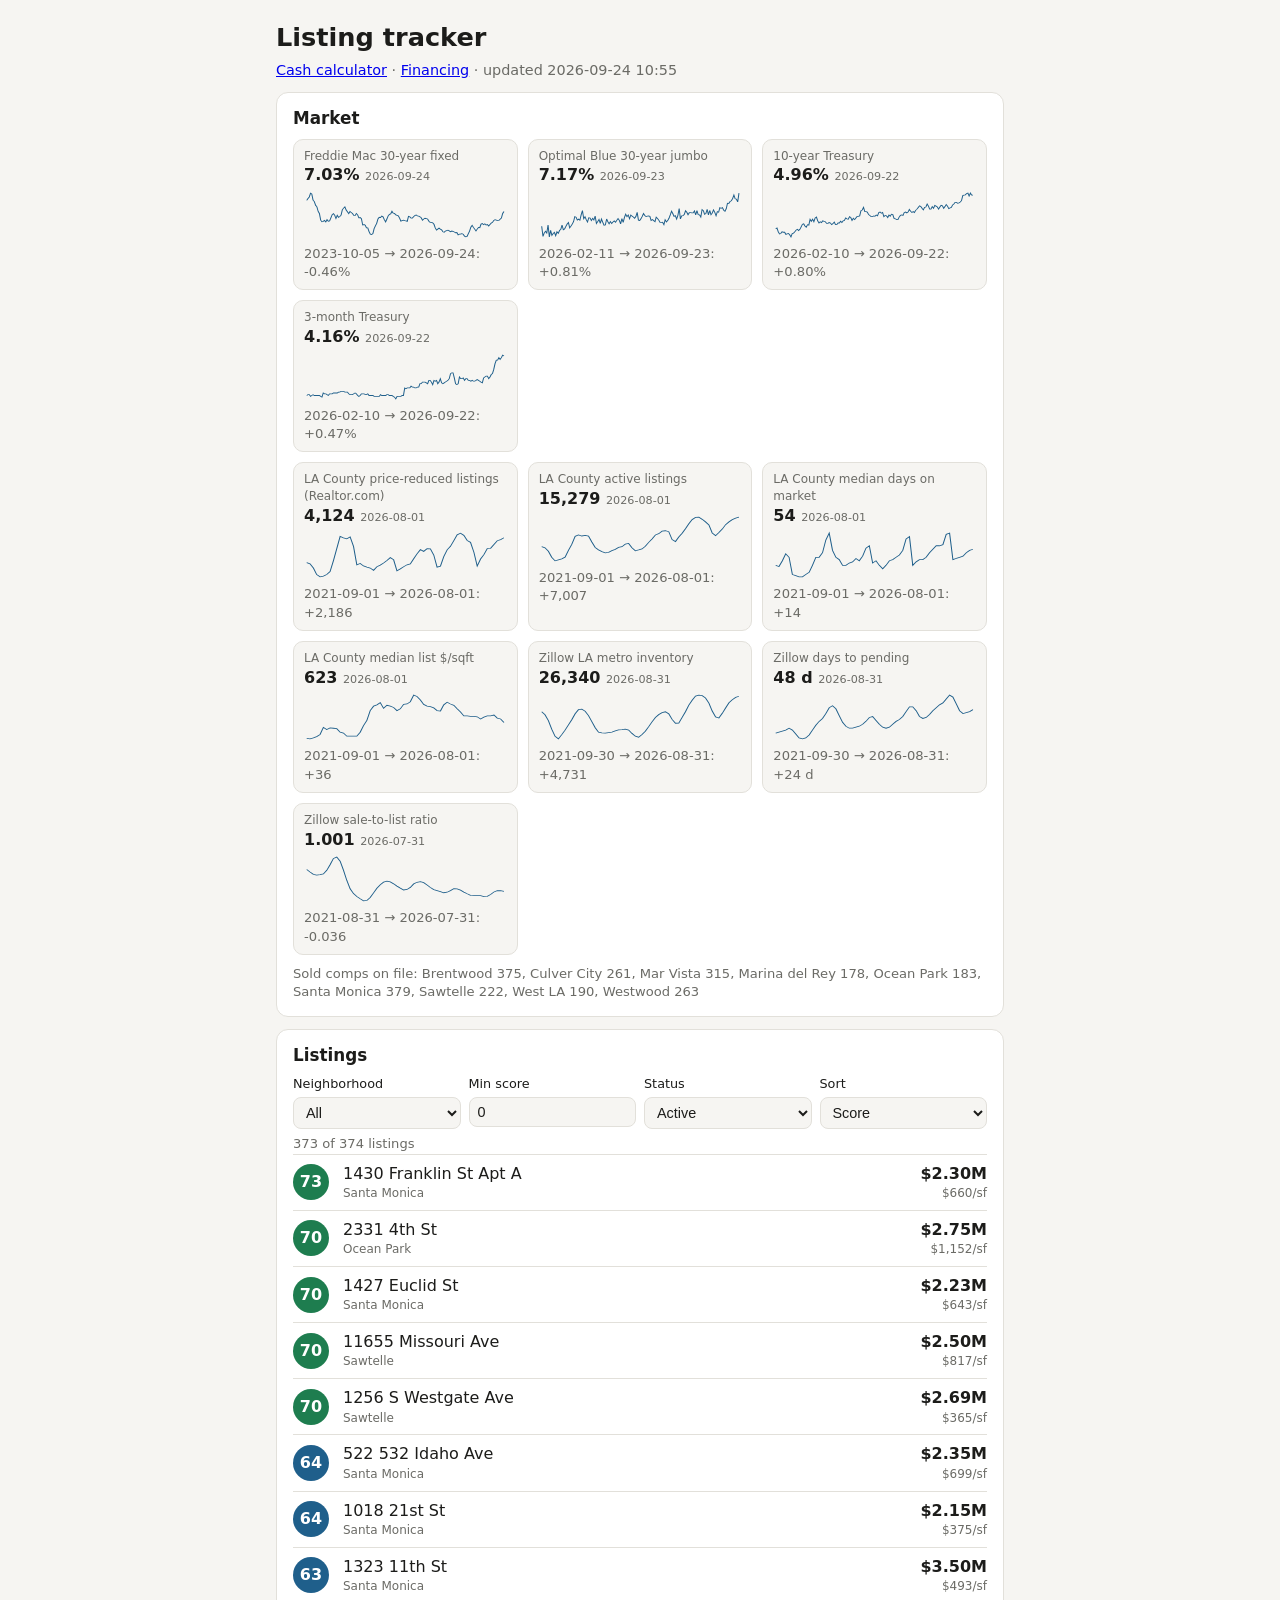
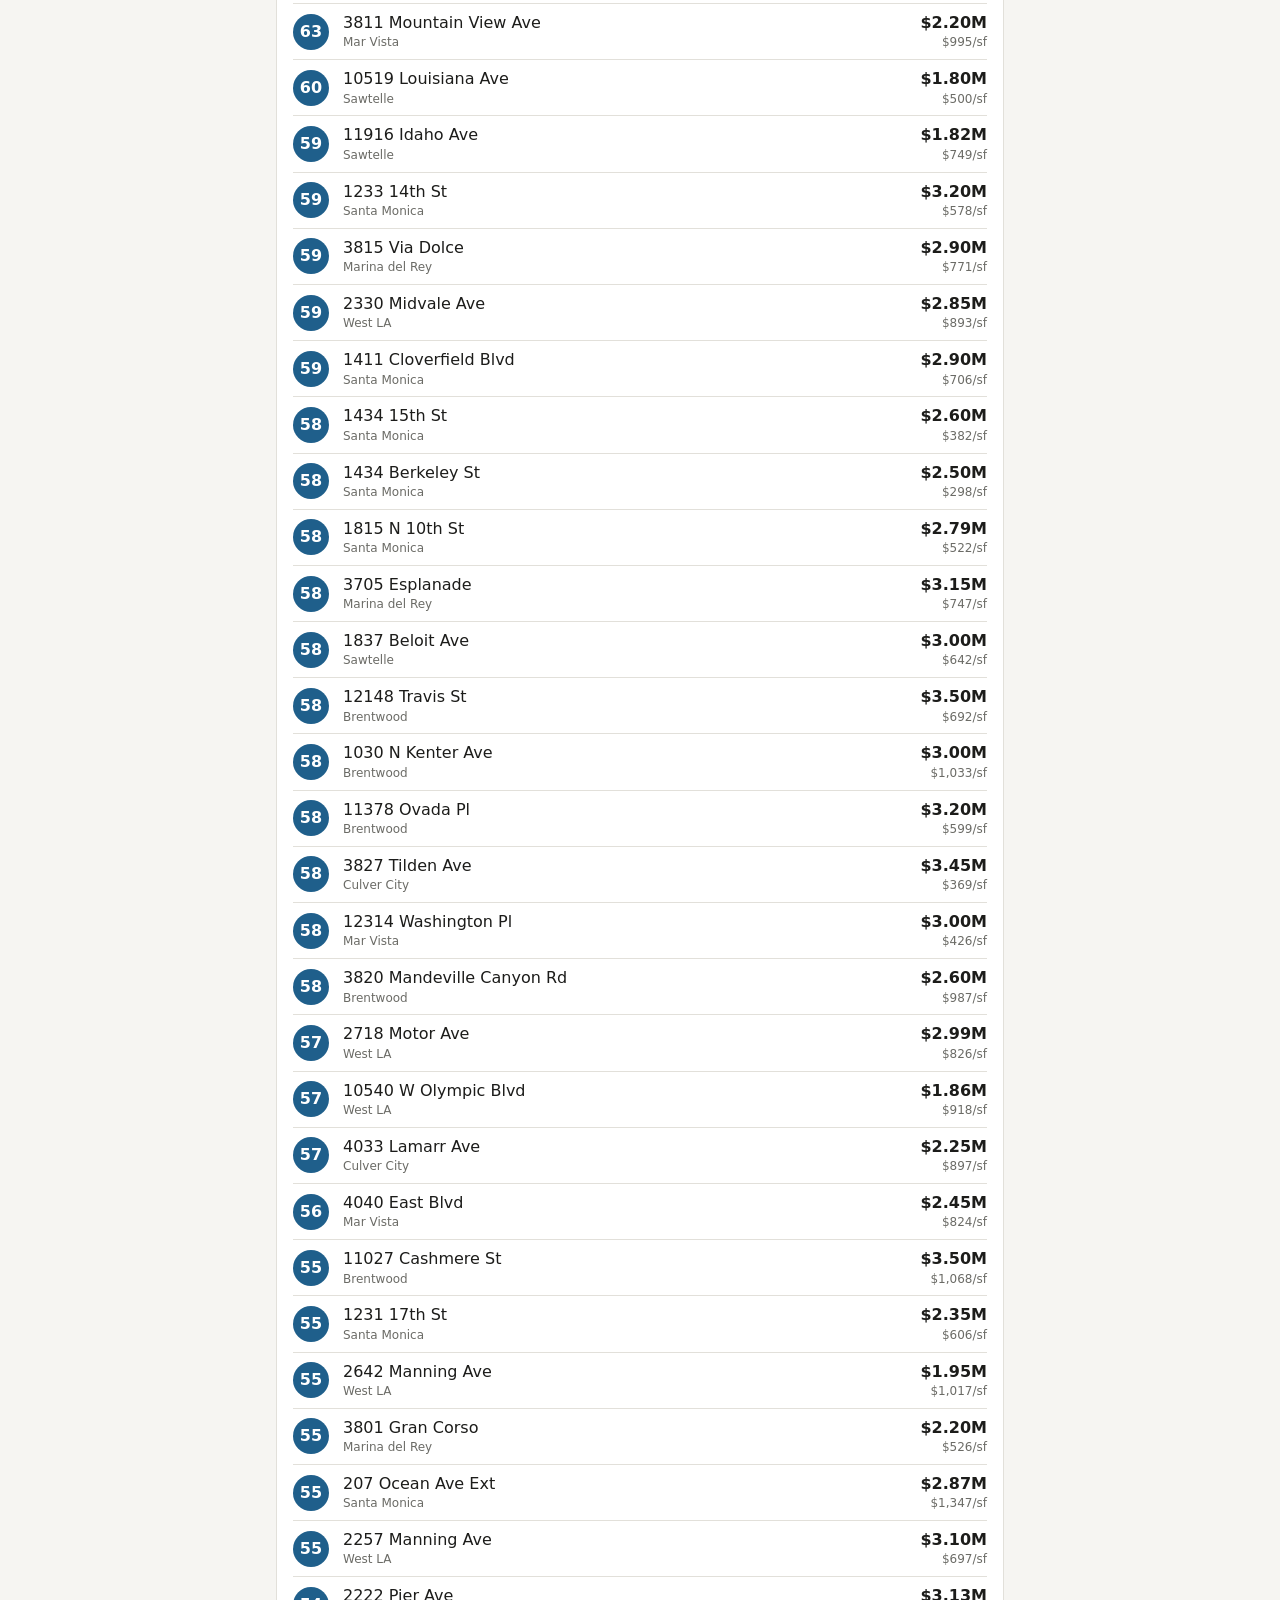
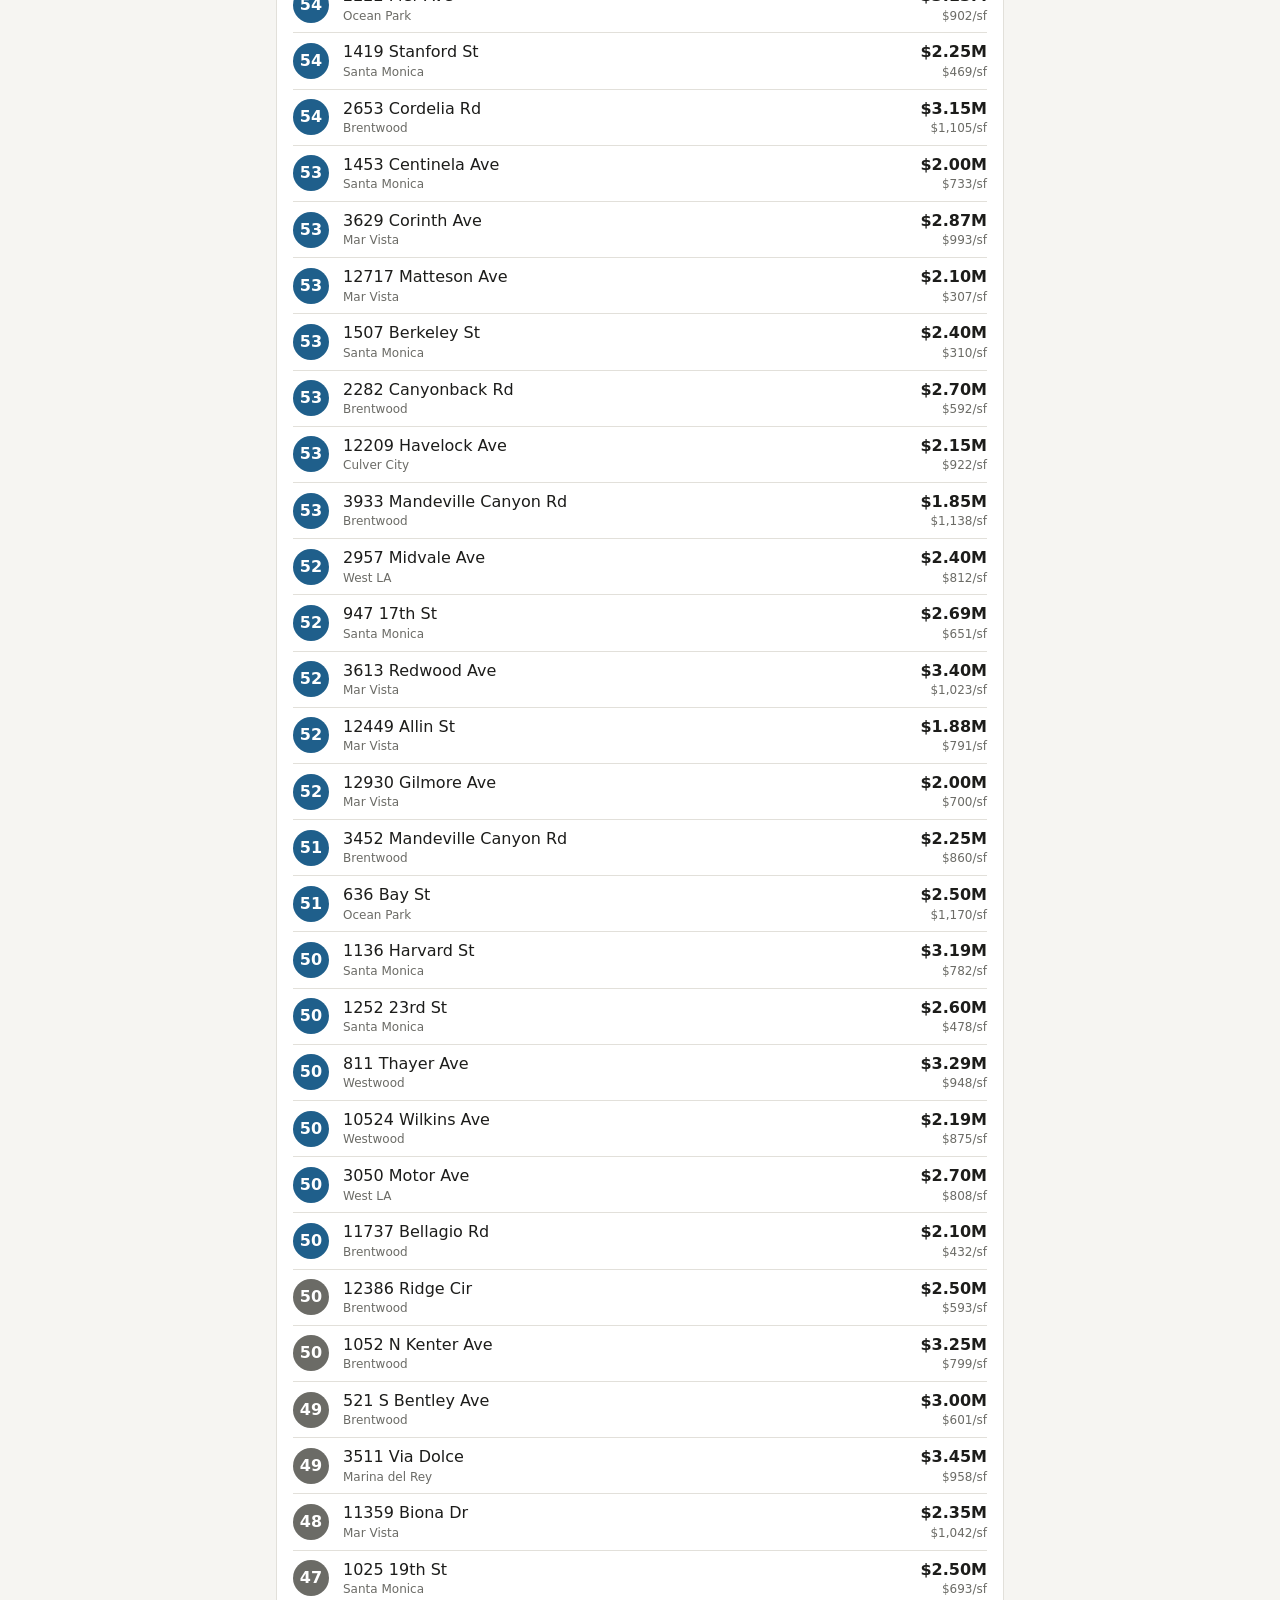
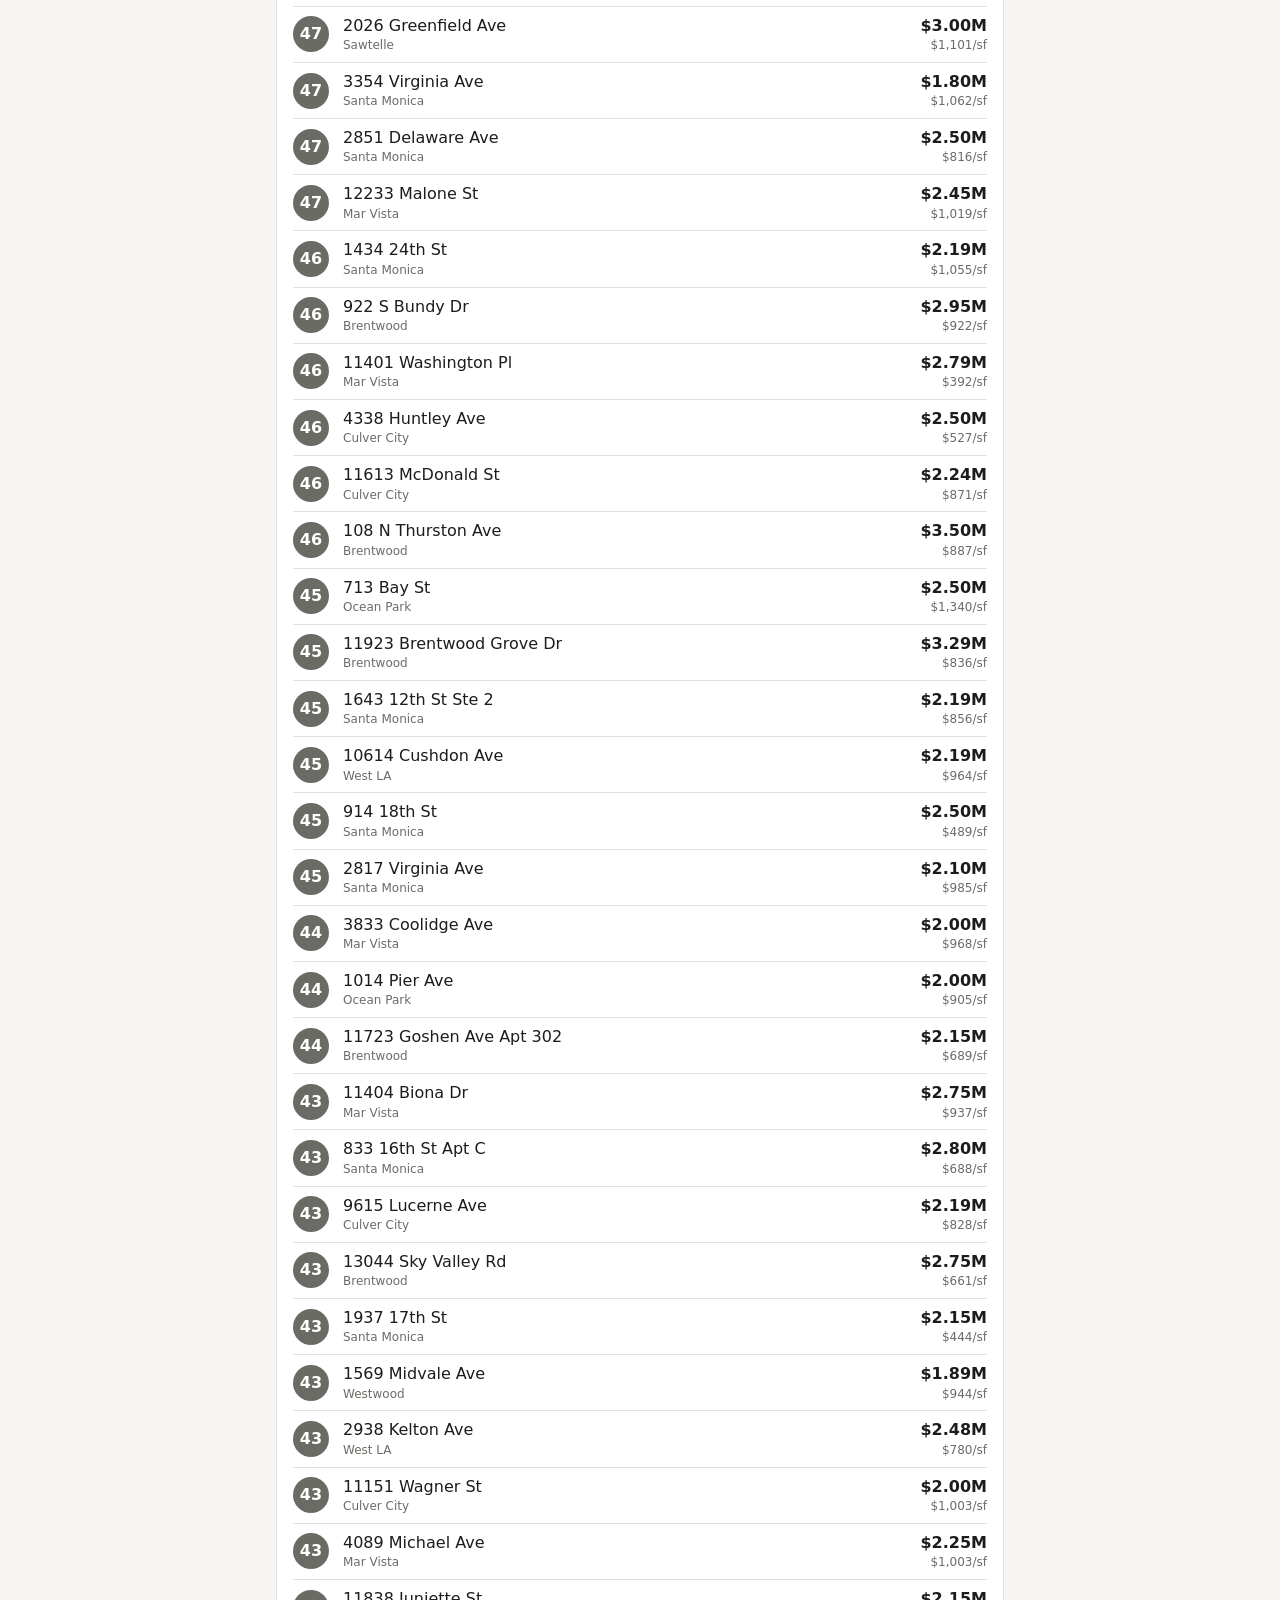
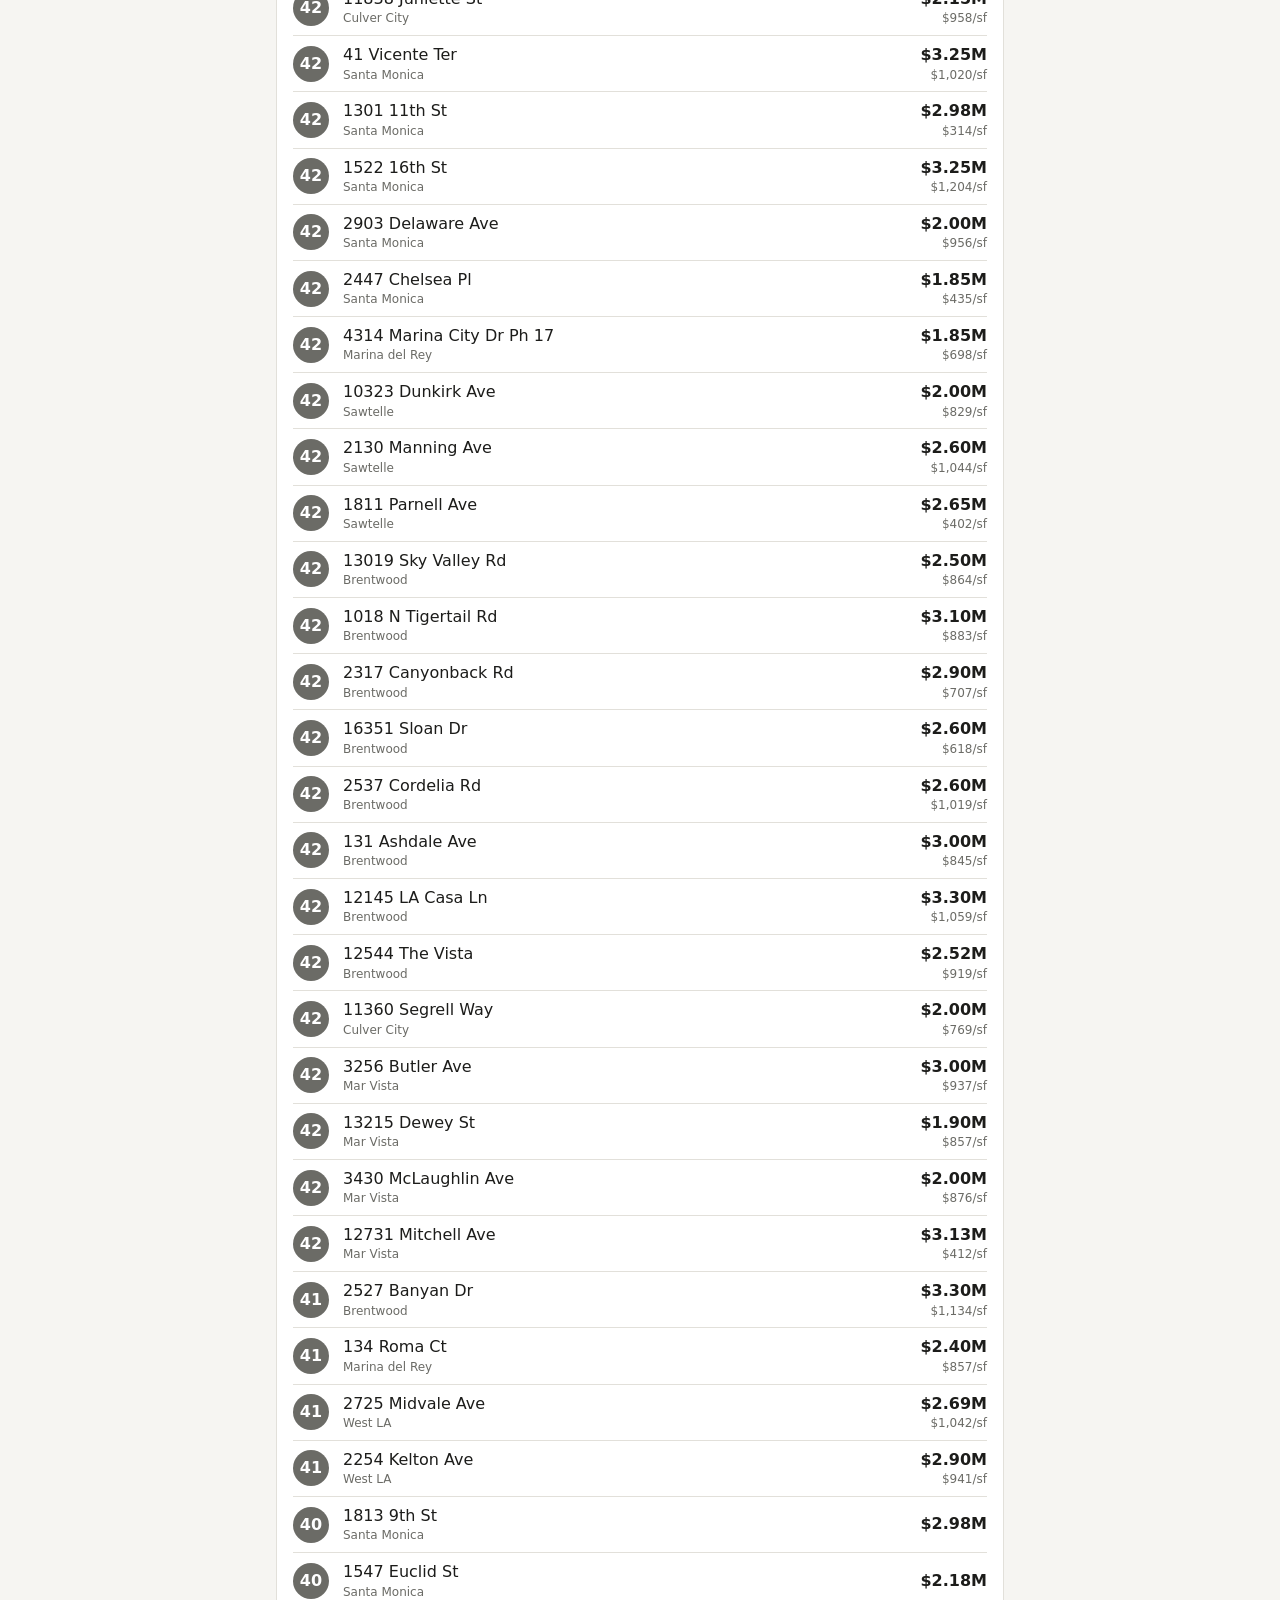
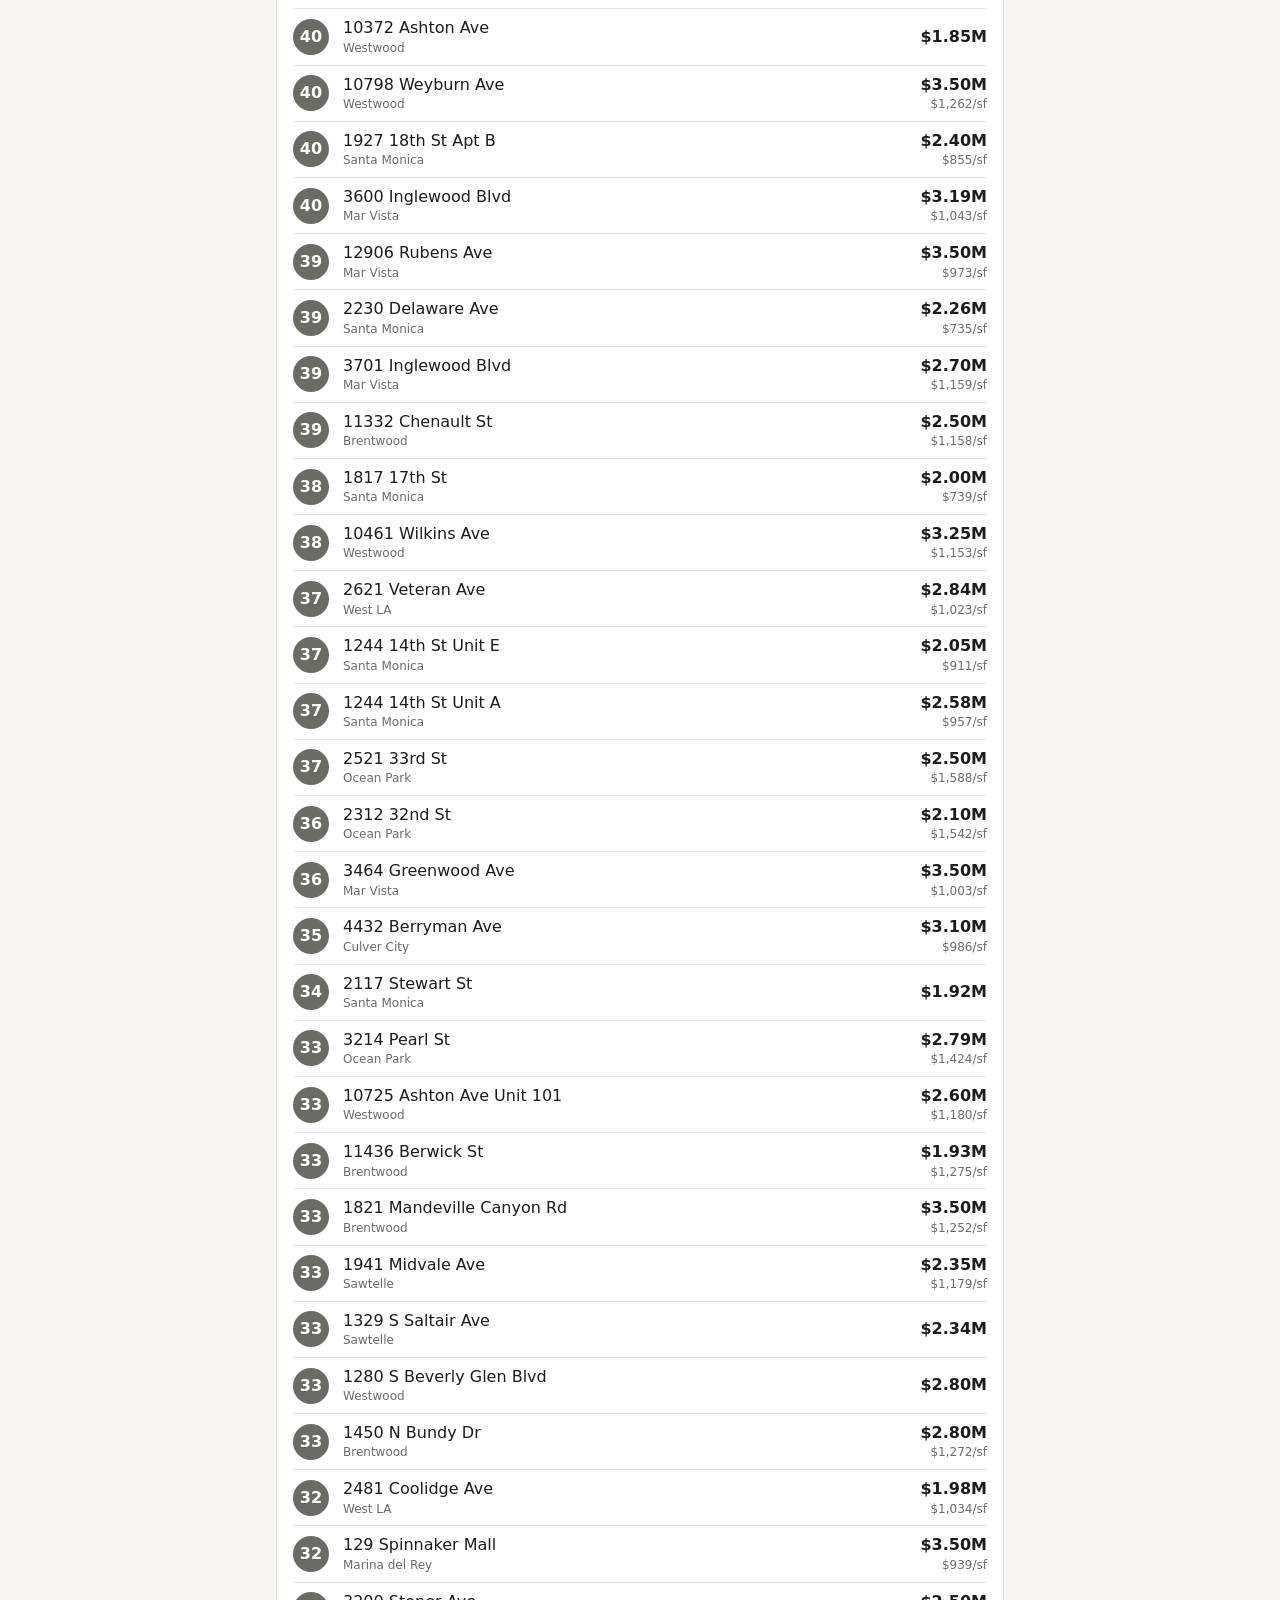
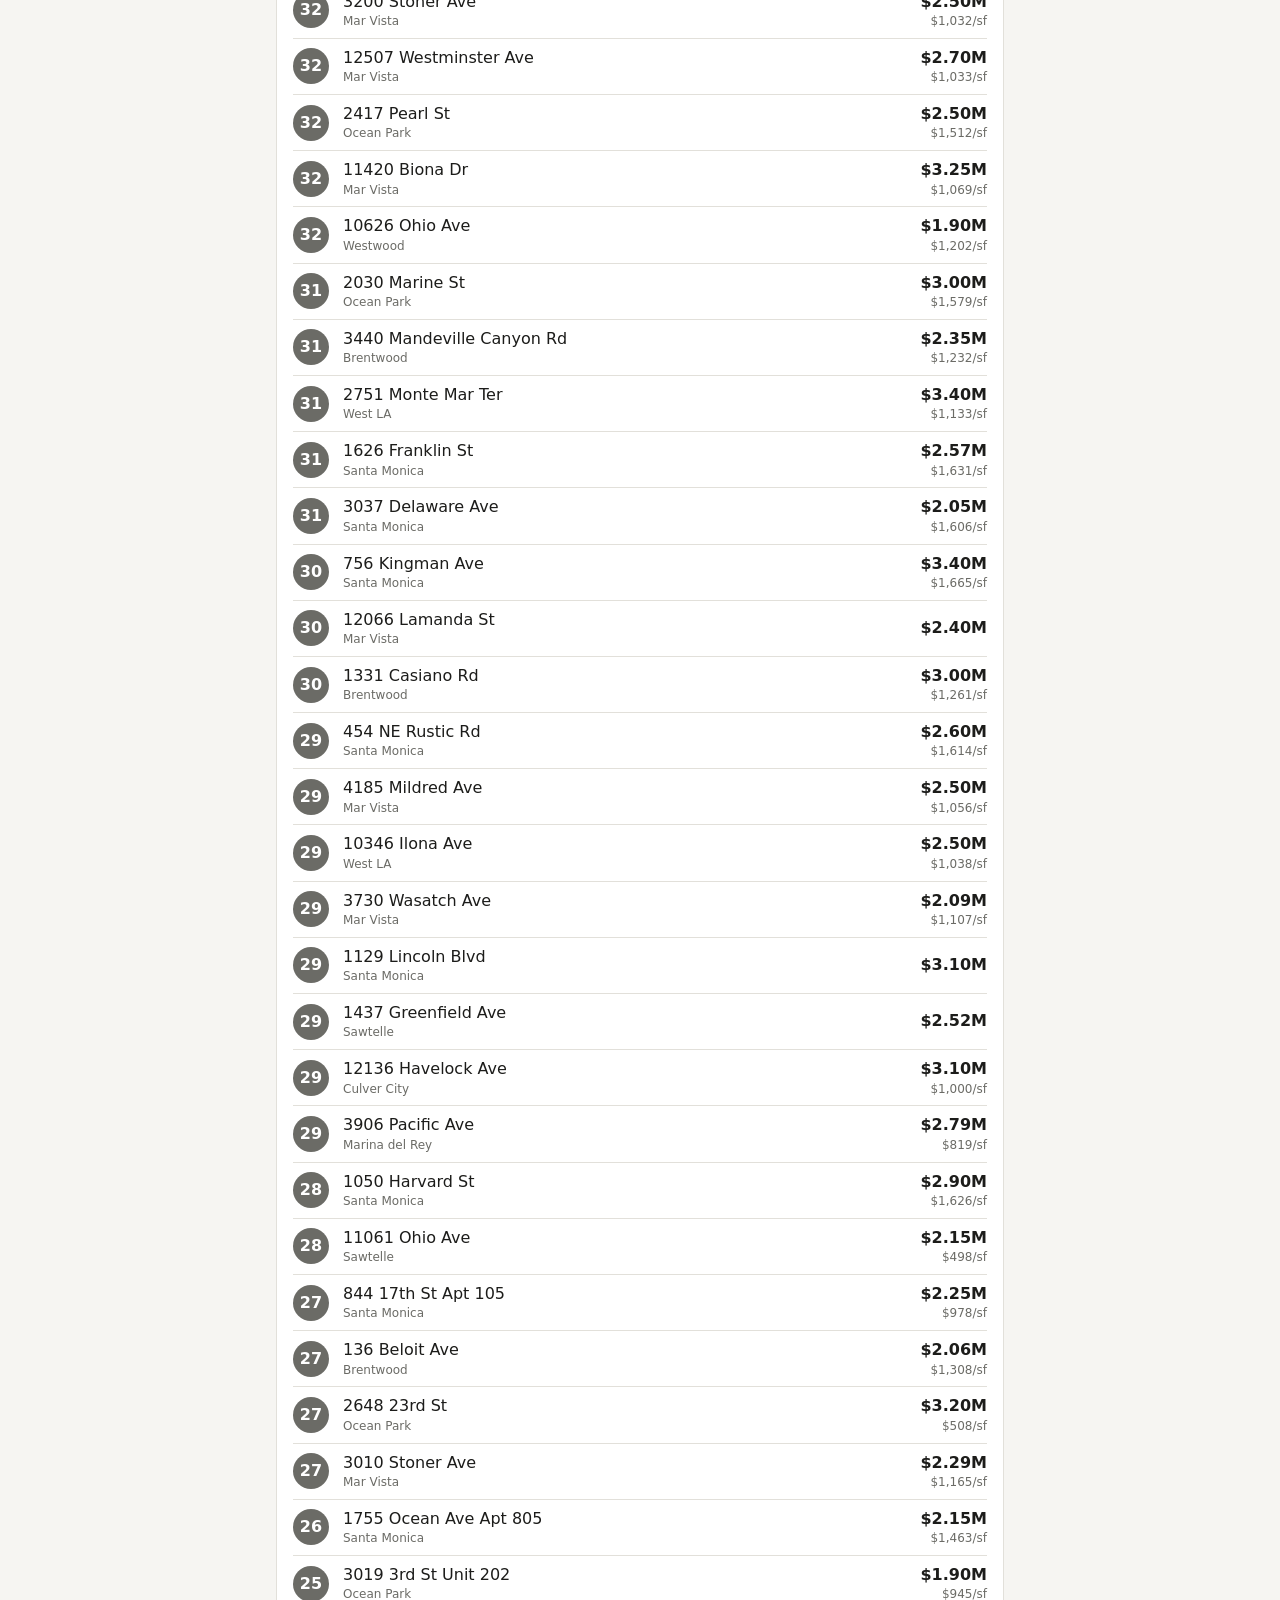
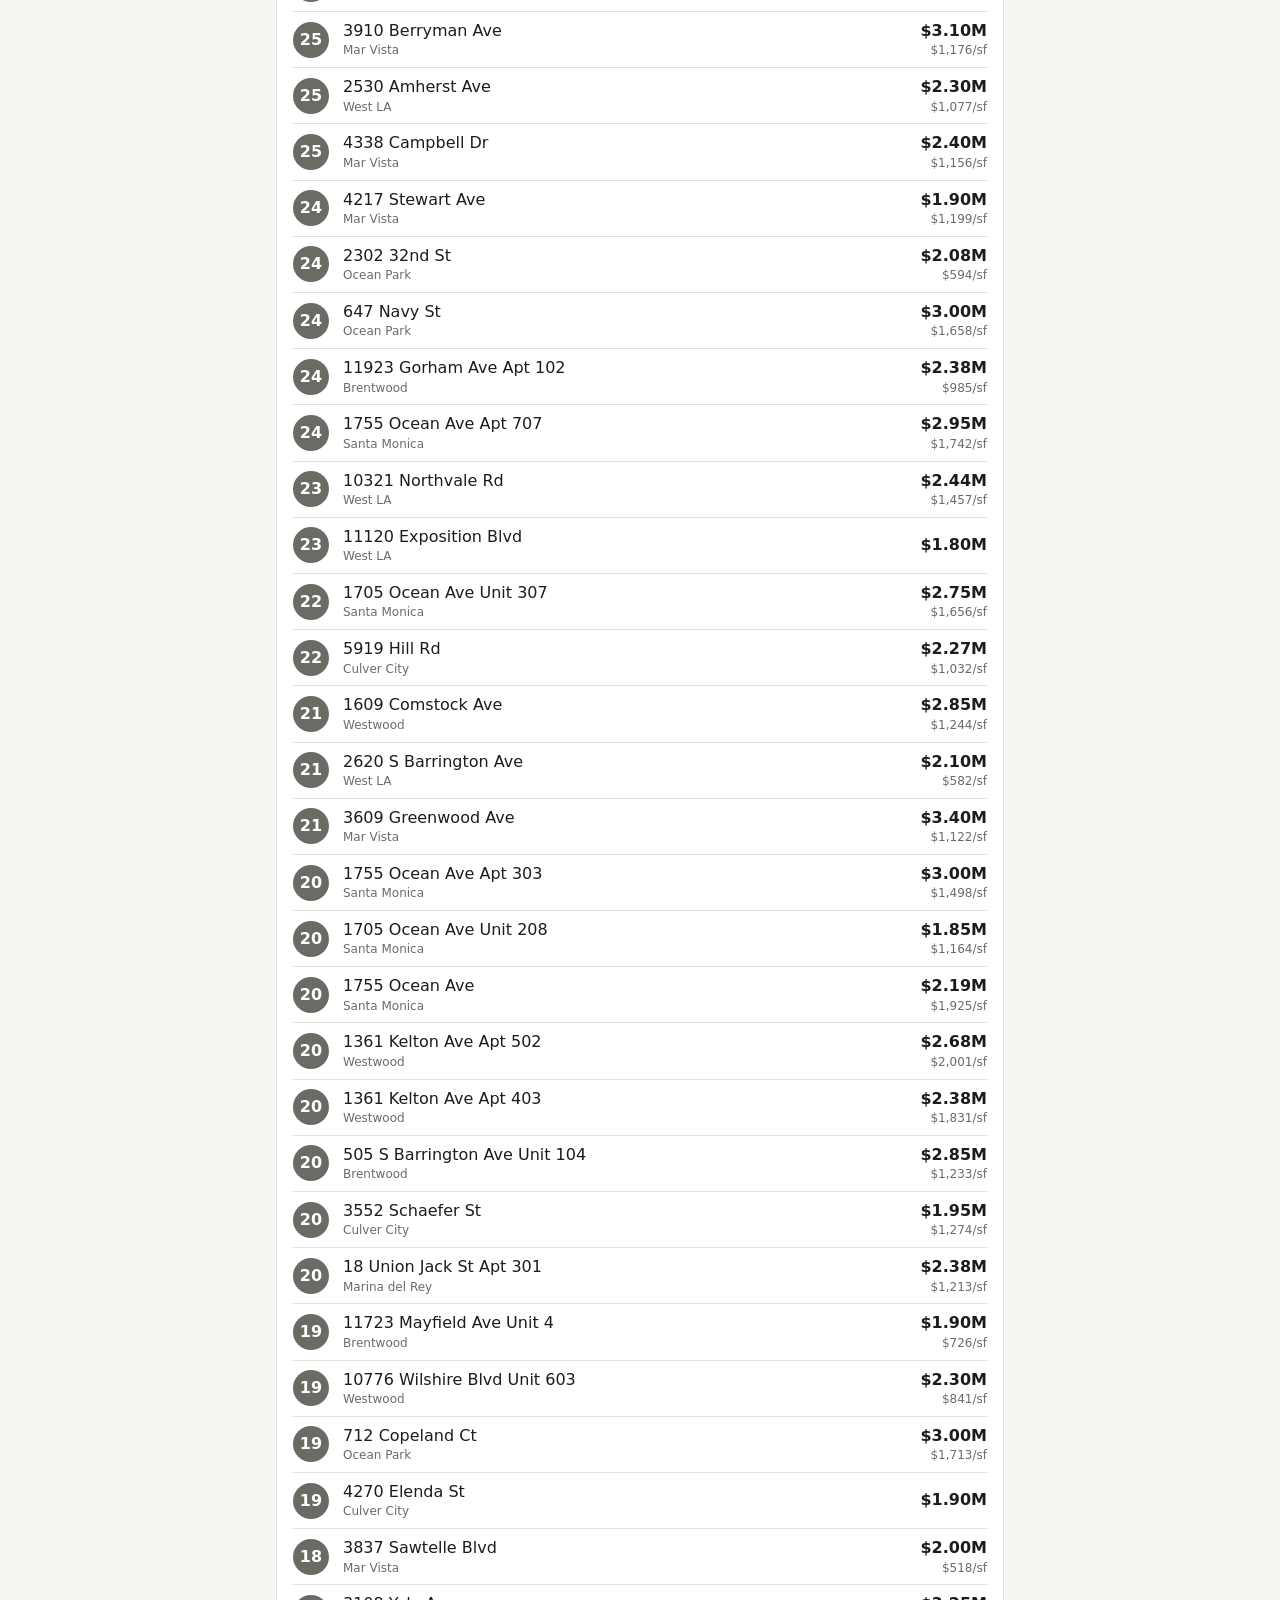
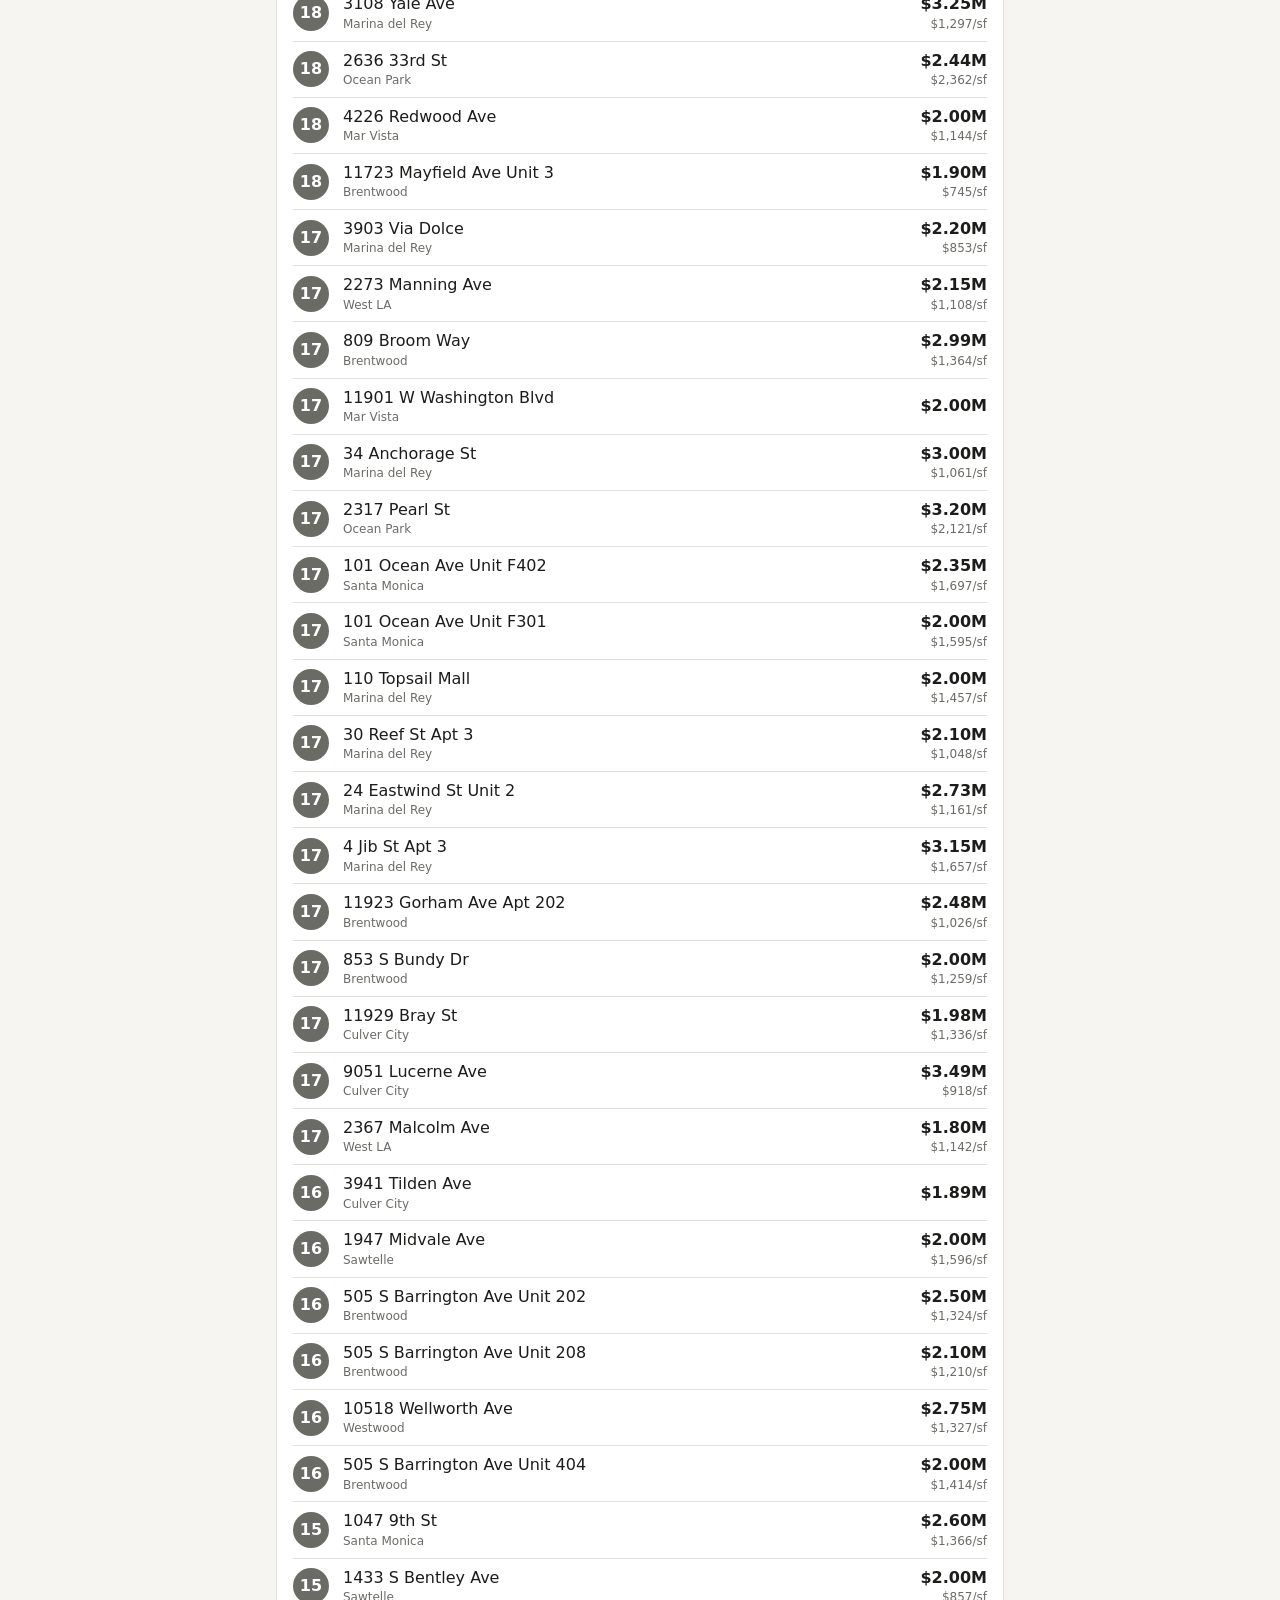
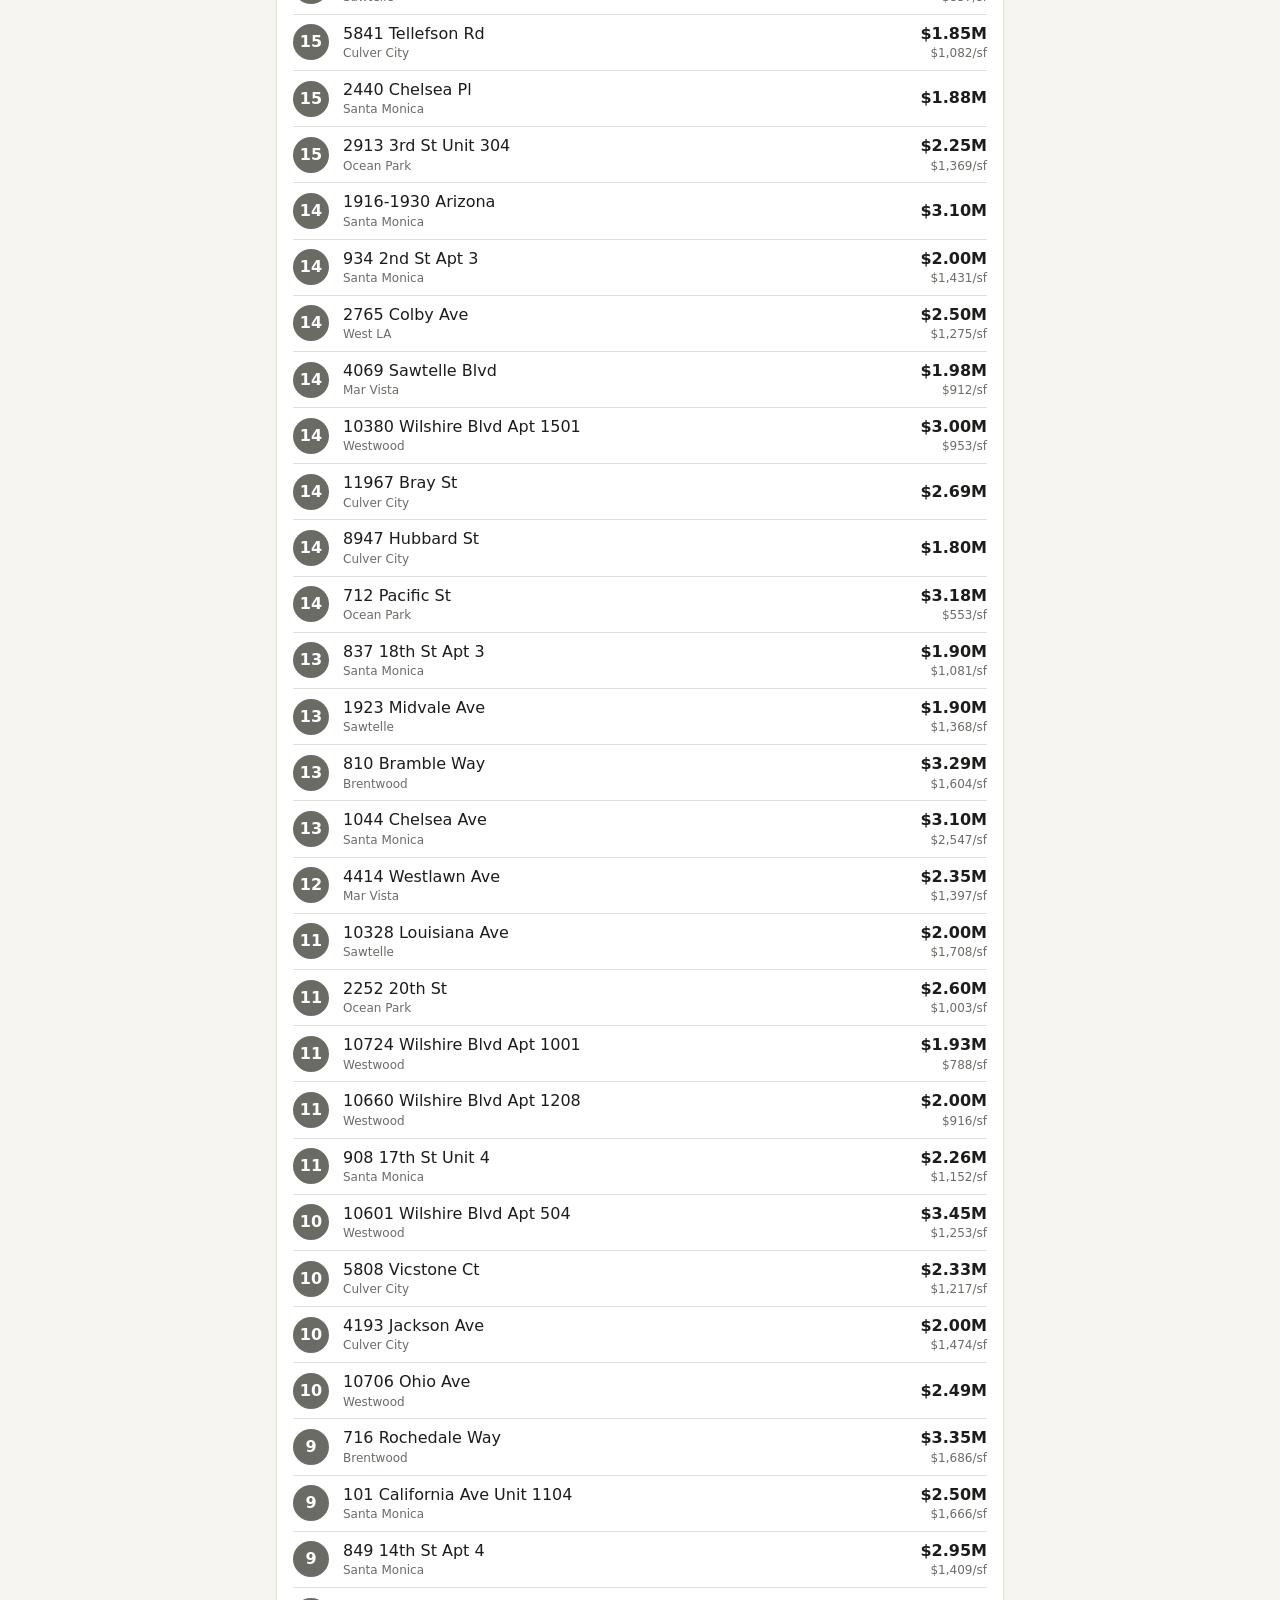
==== docs/dashboard.html @ 0d237cc8 "Phase 2 + 3: listing tracker, scoring, market panel, weekly job - tracker/ Python package: SQLite sc" ====
<!DOCTYPE html>
<html lang="en">
<head>
<meta charset="utf-8">
<meta name="viewport" content="width=device-width, initial-scale=1">
<meta name="color-scheme" content="light dark">
<title>Listing Tracker — West LA</title>
<link rel="stylesheet" href="style.css">
</head>
<body>
<header>
  <h1>Listing tracker</h1>
  <p class="sub"><a href="index.html">Cash calculator</a> · <a href="finance.html">Financing</a> · <span id="generated">loading…</span></p>
</header>

<main>
  <section id="alerts"></section>

  <section class="card">
    <h2>Market</h2>
    <div class="charts" id="rate-charts"></div>
    <div class="charts" id="market-charts"></div>
    <p class="hint" id="market-note"></p>
  </section>

  <section class="card">
    <h2>Listings</h2>
    <div class="filters">
      <label>Neighborhood <select id="f-nb"><option value="">All</option></select></label>
      <label>Min score <input type="number" id="f-score" value="0" min="0" max="100" step="5"></label>
      <label>Status <select id="f-status"><option value="active">Active</option><option value="pending">Pending</option><option value="">All</option></select></label>
      <label>Sort <select id="f-sort"><option value="score">Score</option><option value="price">Price</option><option value="ppsf">$/sqft</option><option value="dom">Days on market</option><option value="cut">Price cut %</option></select></label>
    </div>
    <p class="hint" id="count"></p>
    <div id="listings"></div>
  </section>

  <section class="card">
    <h2>Data sources</h2>
    <div id="meta"></div>
    <p class="hint">Data is refreshed by the weekly job (<code>python -m tracker run-weekly</code>) and written to <code>docs/data/*.json</code>. Red-flag checklist and notes live in <code>data/notes.yaml</code>.</p>
  </section>
</main>

<footer><small>Phase 2 · static dashboard, no backend</small></footer>

<script src="assumptions.js"></script>
<script src="dashboard.js"></script>
</body>
</html>
---- docs/style.css ----
:root {
  --bg: #f6f5f2;
  --card: #ffffff;
  --text: #1c1c1a;
  --muted: #6b6b66;
  --line: #e2e0da;
  --accent: #1f5f8b;
  --good: #1e7d4f;
  --bad: #b3261e;
  --good-bg: #e6f4ec;
  --bad-bg: #fbe9e7;
  color-scheme: light dark;
}
@media (prefers-color-scheme: dark) {
  :root {
    --bg: #15161a; --card: #1f2126; --text: #ecebe6; --muted: #9a9a94; --line: #34363d;
    --accent: #7db6dd; --good: #6fcf97; --bad: #f28b82; --good-bg: #1d3328; --bad-bg: #3a2320;
  }
}
* { box-sizing: border-box; }
html { -webkit-text-size-adjust: 100%; }
body {
  margin: 0; background: var(--bg); color: var(--text);
  font: 16px/1.4 system-ui, -apple-system, "Segoe UI", Roboto, sans-serif;
}
header, main, footer { max-width: 760px; margin: 0 auto; padding: 0 16px; }
header { padding-top: 20px; }
h1 { font-size: 1.6rem; margin: 0 0 4px; }
h2 { font-size: 1.05rem; margin: 0 0 8px; }
.sub { color: var(--muted); margin: 0 0 12px; font-size: .9rem; }
footer { color: var(--muted); padding: 16px; text-align: center; }

.card {
  background: var(--card); border: 1px solid var(--line); border-radius: 12px;
  padding: 14px 16px; margin: 12px 0;
}
details.card > summary { cursor: pointer; font-weight: 600; list-style: none; padding: 2px 0; }
details.card > summary::-webkit-details-marker { display: none; }
details.card > summary::after { content: "+"; float: right; color: var(--muted); }
details[open].card > summary::after { content: "–"; }
details.card > summary + * { margin-top: 10px; }

label { display: block; margin: 10px 0 0; font-size: .92rem; }
label .unit { color: var(--muted); font-size: .8rem; margin-left: 4px; }
input, select {
  display: block; width: 100%; margin-top: 4px; padding: 10px 12px; font-size: 1.05rem;
  border: 1px solid var(--line); border-radius: 8px; background: var(--bg); color: var(--text);
}
input:focus, select:focus { outline: 2px solid var(--accent); outline-offset: 0; }
.row2 { display: grid; grid-template-columns: 1fr 1fr; gap: 10px; }
.hint { color: var(--muted); font-size: .82rem; margin: 6px 0 0; }
.presets { display: flex; gap: 8px; flex-wrap: wrap; }
.presets button, .ghost {
  padding: 8px 12px; border-radius: 999px; border: 1px solid var(--line); background: var(--bg);
  color: var(--text); font-size: .85rem; cursor: pointer;
}
.presets button.active { border-color: var(--accent); color: var(--accent); font-weight: 600; }
.ghost { margin-top: 12px; }

.verdict .big { font-size: 2rem; font-weight: 700; letter-spacing: -.02em; line-height: 1.1; }
.verdict.good { background: var(--good-bg); } .verdict.good .big { color: var(--good); }
.verdict.bad { background: var(--bad-bg); } .verdict.bad .big { color: var(--bad); }
.verdict .label { color: var(--muted); font-size: .85rem; }
.metrics { display: grid; grid-template-columns: 1fr 1fr; gap: 8px 12px; margin-top: 12px; }
.metrics .k { display: block; color: var(--muted); font-size: .75rem; }
.metrics .v { display: block; font-weight: 600; font-size: 1.05rem; }
.metrics small { display: block; font-size: .75rem; font-weight: 400; color: var(--muted); }
.note { font-size: .82rem; margin: 10px 0 0; color: var(--muted); }

.scroll { overflow-x: auto; -webkit-overflow-scrolling: touch; }
table { border-collapse: collapse; width: 100%; font-size: .85rem; white-space: nowrap; }
th, td { padding: 6px 8px; text-align: right; border-bottom: 1px solid var(--line); }
th:first-child, td:first-child { text-align: left; }
thead th { color: var(--muted); font-weight: 600; font-size: .75rem; }
td.pos { color: var(--good); font-weight: 600; }
td.neg { color: var(--bad); font-weight: 600; }
#sens td.cell { background: color-mix(in srgb, var(--card) 100%, transparent); }
#yearly tbody tr.y { cursor: pointer; }
#yearly tbody tr.y:hover { background: var(--bg); }
tr.detail td { text-align: left; background: var(--bg); font-size: .8rem; color: var(--muted); padding: 0; }
tr.detail td > div { position: sticky; left: 0; width: min(100%, calc(100vw - 66px)); max-width: 726px; white-space: normal; padding: 8px; }
tr.detail td b { color: var(--text); }
.cards { display: flex; gap: 10px; padding-bottom: 6px; }
.scen { flex: 0 0 230px; border: 1px solid var(--line); border-radius: 10px; padding: 12px; background: var(--bg); }
.scen.base { border-color: var(--accent); }
.scen.grey { opacity: .55; }
.scen .name { font-weight: 600; margin-bottom: 4px; }
.scen .big { font-size: 1.5rem; font-weight: 700; }
.scen .big.pos { color: var(--good); } .scen .big.neg { color: var(--bad); }
.scen .k { color: var(--muted); font-size: .75rem; margin-bottom: 8px; }
.scen .line { display: flex; justify-content: space-between; font-size: .82rem; padding: 2px 0; border-top: 1px solid var(--line); }
.scen .line span { color: var(--muted); }
.scen .line b.pos { color: var(--good); } .scen .line b.neg { color: var(--bad); }
.scen .verdict-line { font-size: .8rem; margin-top: 8px; color: var(--text); }
.tag { font-size: .65rem; padding: 1px 6px; border-radius: 999px; border: 1px solid var(--accent); color: var(--accent); vertical-align: middle; }
.tag.bad { border-color: var(--bad); color: var(--bad); }
input[type="range"] { padding: 0; accent-color: var(--accent); }
.v.pos { color: var(--good); } .v.neg { color: var(--bad); }
.cta { display: inline-block; margin: 4px 0 12px; padding: 10px 14px; border-radius: 8px; background: var(--accent); color: #fff; text-decoration: none; font-weight: 600; }
/* dashboard */
.charts { display: grid; grid-template-columns: repeat(auto-fill, minmax(200px, 1fr)); gap: 10px; margin-bottom: 10px; }
.chart { border: 1px solid var(--line); border-radius: 10px; padding: 8px 10px; background: var(--bg); color: var(--accent); }
.chart .ct { color: var(--muted); font-size: .75rem; }
.chart .cv { color: var(--text); font-weight: 600; font-size: 1rem; }
.chart .cv small { color: var(--muted); font-weight: 400; font-size: .7rem; }
.chart svg { width: 100%; height: 48px; display: block; margin: 4px 0; }
.alert { border-left: 4px solid var(--bad); }
.alert.medium { border-left-color: var(--accent); }
.filters { display: grid; grid-template-columns: repeat(auto-fill, minmax(140px, 1fr)); gap: 8px; }
.filters label { margin: 0; font-size: .8rem; }
.filters input, .filters select { padding: 6px 8px; font-size: .9rem; }
.listing { border-top: 1px solid var(--line); padding: 8px 0; }
.listing summary { display: grid; grid-template-columns: 40px 1fr auto; gap: 10px; align-items: center; cursor: pointer; list-style: none; }
.listing summary::-webkit-details-marker { display: none; }
.listing .score { display: inline-block; width: 36px; height: 36px; line-height: 36px; text-align: center; border-radius: 50%; font-weight: 700; color: #fff; background: var(--muted); }
.listing .score.hi { background: var(--good); } .listing .score.mid { background: var(--accent); } .listing .score.lo { background: var(--muted); }
.listing .addr, .listing .price { display: flex; flex-direction: column; }
.listing .price { text-align: right; font-weight: 600; }
.listing small { color: var(--muted); font-weight: 400; font-size: .75rem; }
.listing .body { padding: 8px 0 4px 46px; font-size: .85rem; }
.listing .facts { color: var(--muted); font-size: .8rem; margin: 4px 0 8px; }
.bars { display: grid; grid-template-columns: 1fr 1fr; gap: 4px 14px; margin: 6px 0; }
.bar { position: relative; display: grid; grid-template-columns: 110px 1fr 28px; align-items: center; gap: 6px; font-size: .75rem; color: var(--muted); }
.bar b { display: block; height: 8px; background: var(--accent); border-radius: 4px; }
.bar i { font-style: normal; text-align: right; }
.bar i.na { grid-column: 2 / 4; text-align: left; opacity: .6; }
.flags { margin: 6px 0; }
.actions { margin-top: 8px; }
.actions .cta { padding: 6px 10px; font-size: .8rem; margin: 0 4px 4px 0; }
.ghost-link { font-size: .8rem; margin-right: 8px; }
@media (max-width: 480px) { .listing .body { padding-left: 0; } .bars { grid-template-columns: 1fr; } }
.how ol { padding-left: 20px; margin: 0; font-size: .9rem; }
.how li { margin-bottom: 6px; }
code { font-size: .85em; }
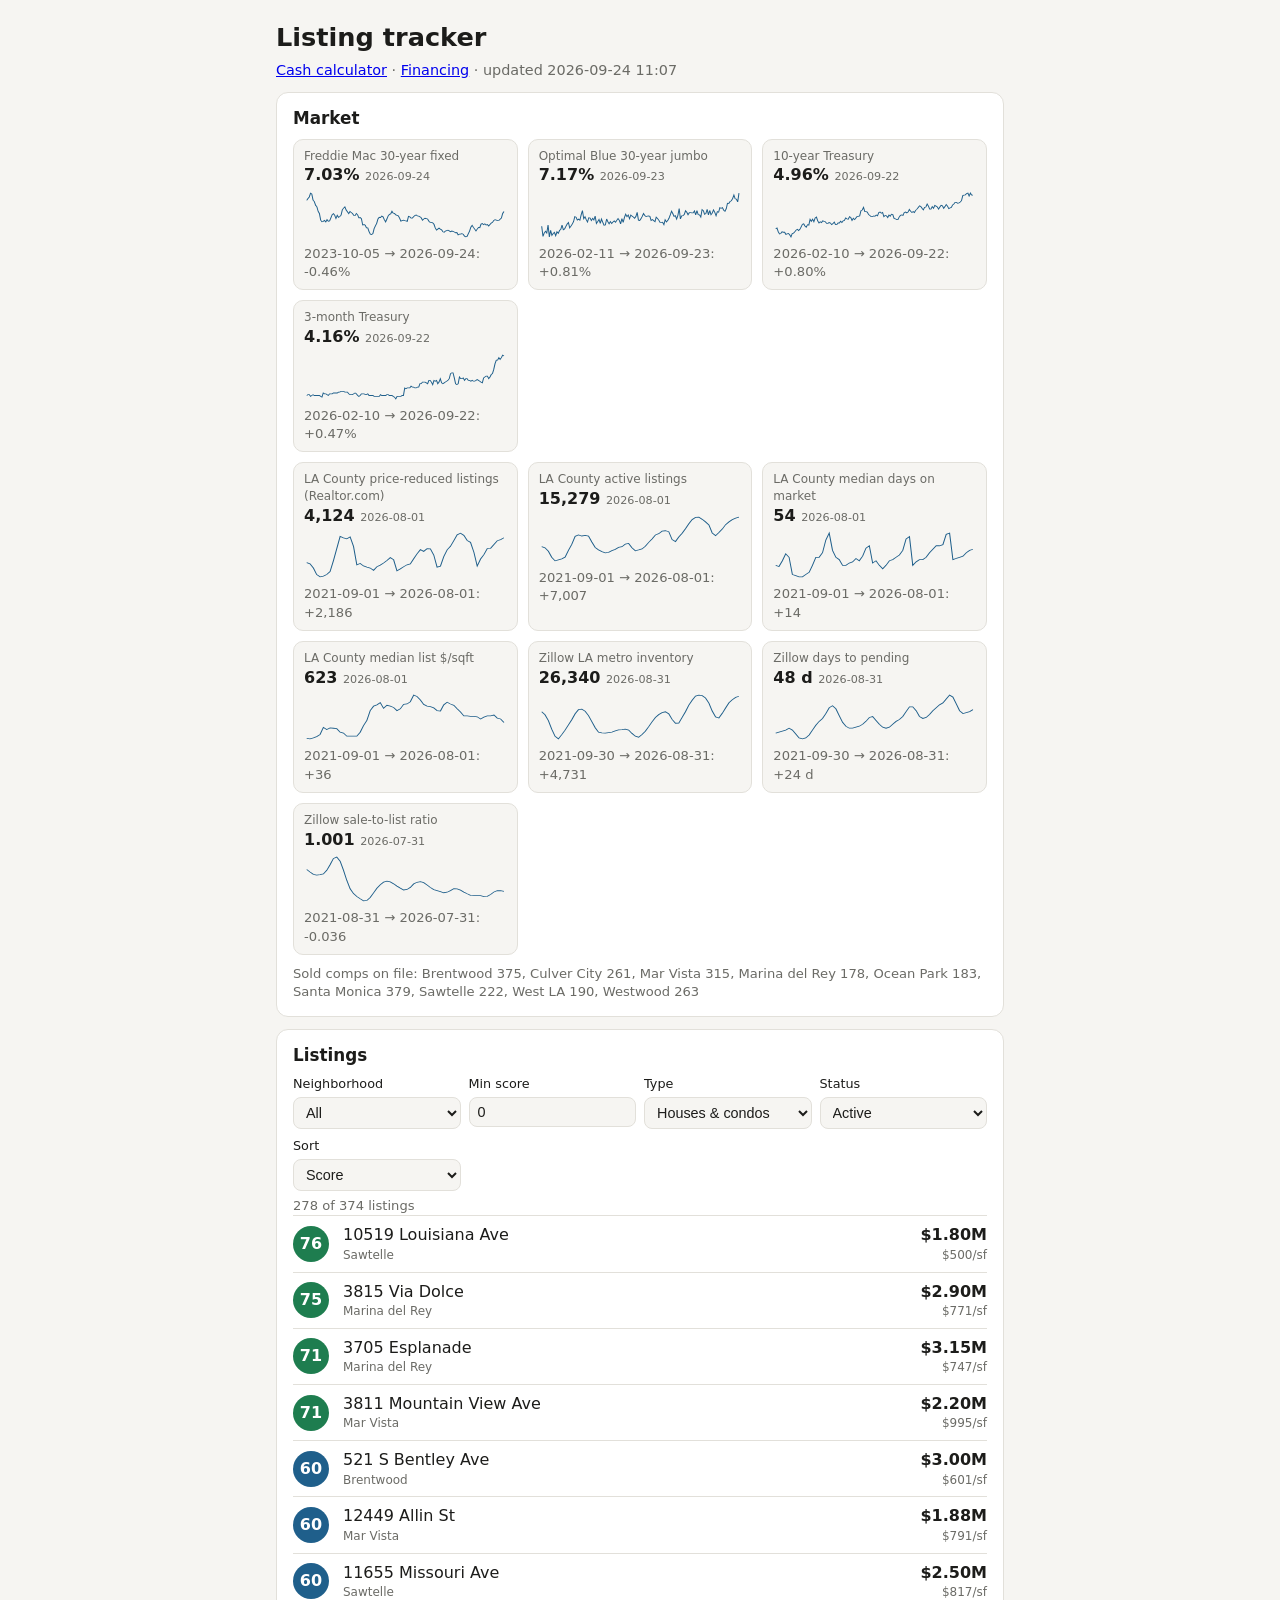
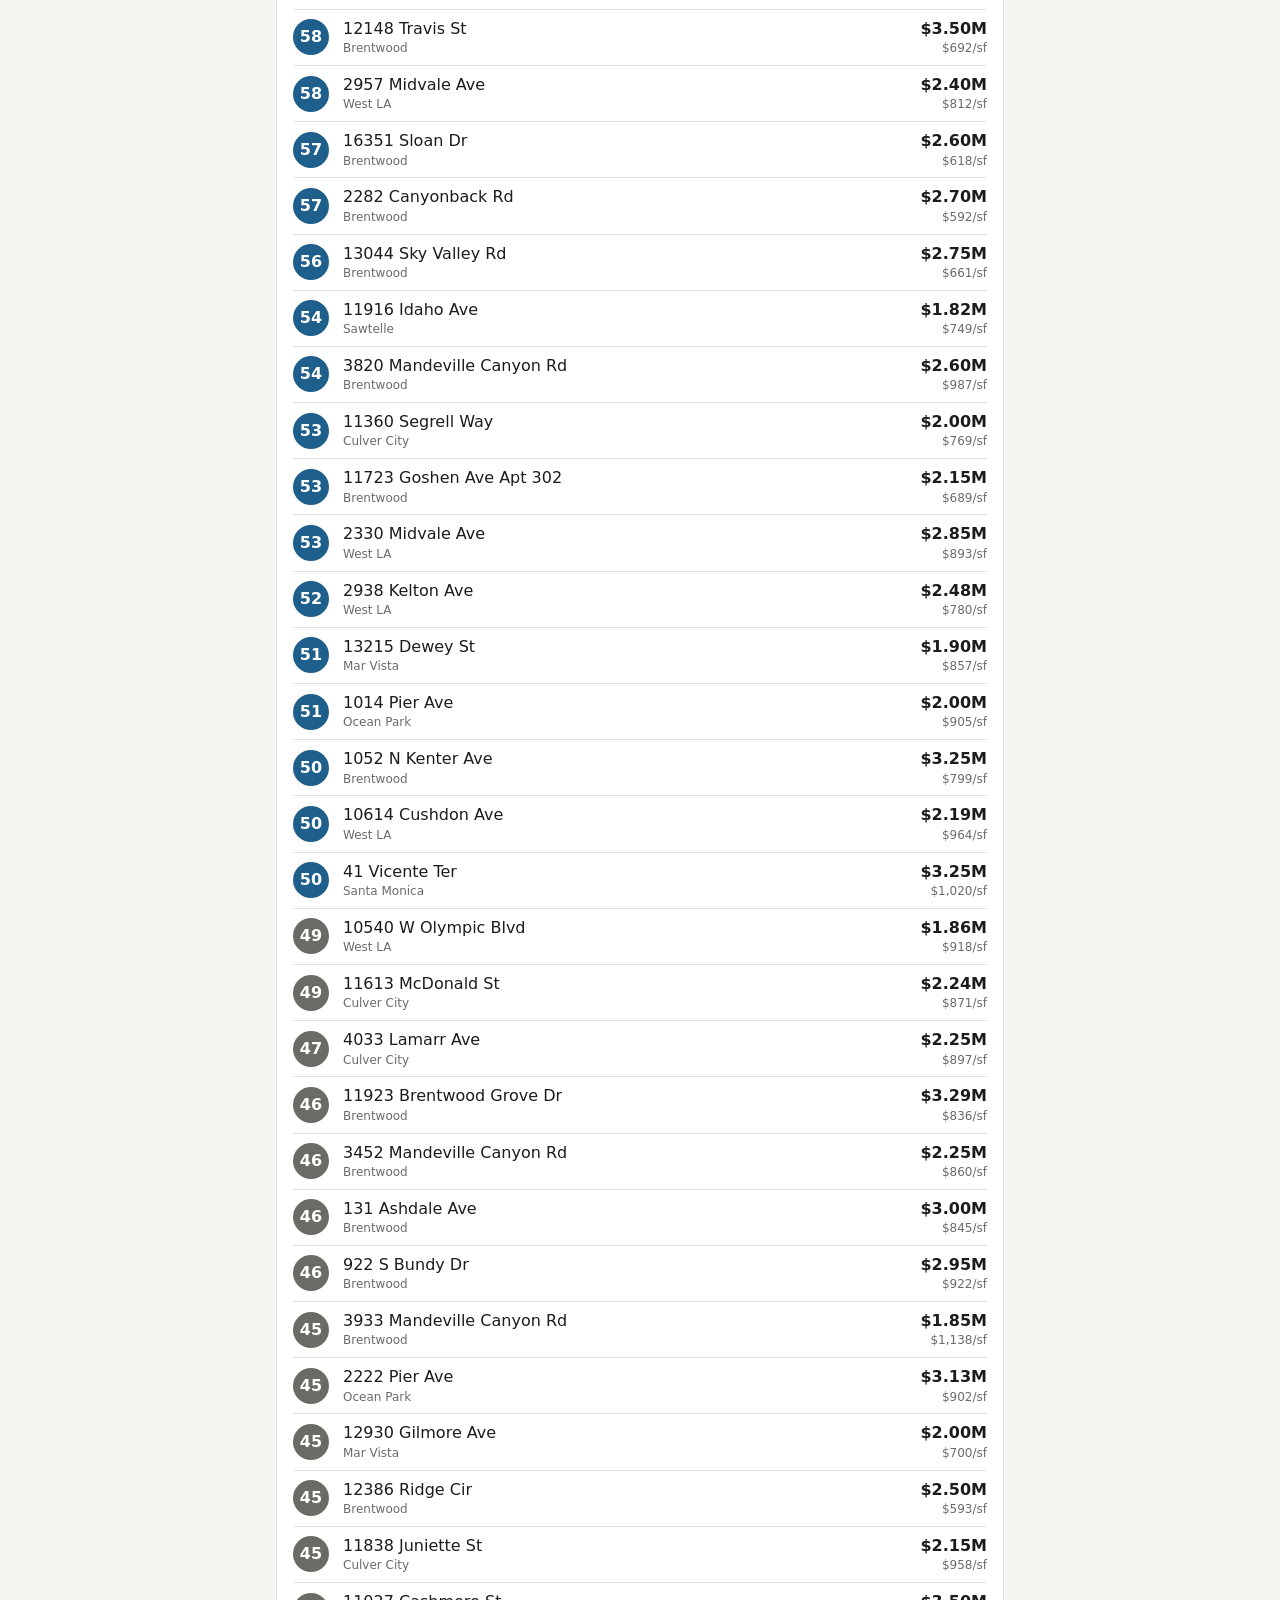
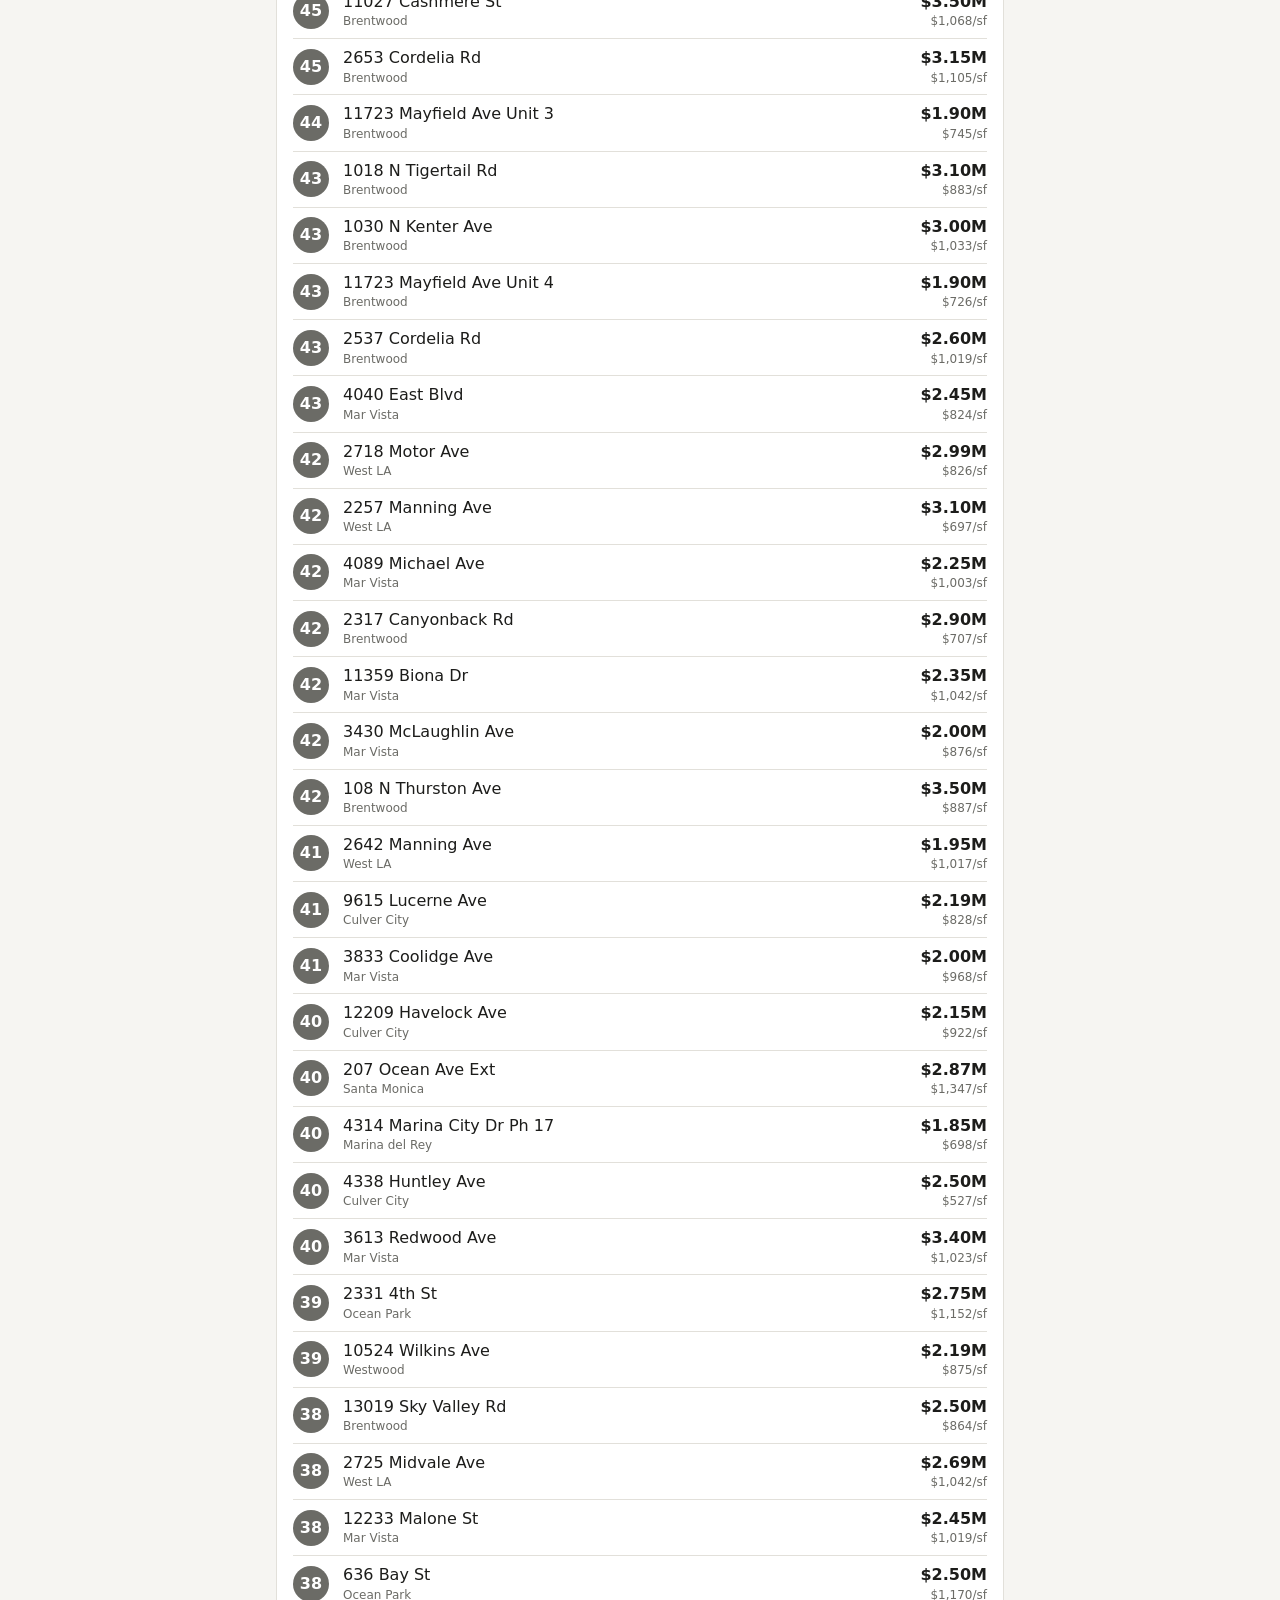
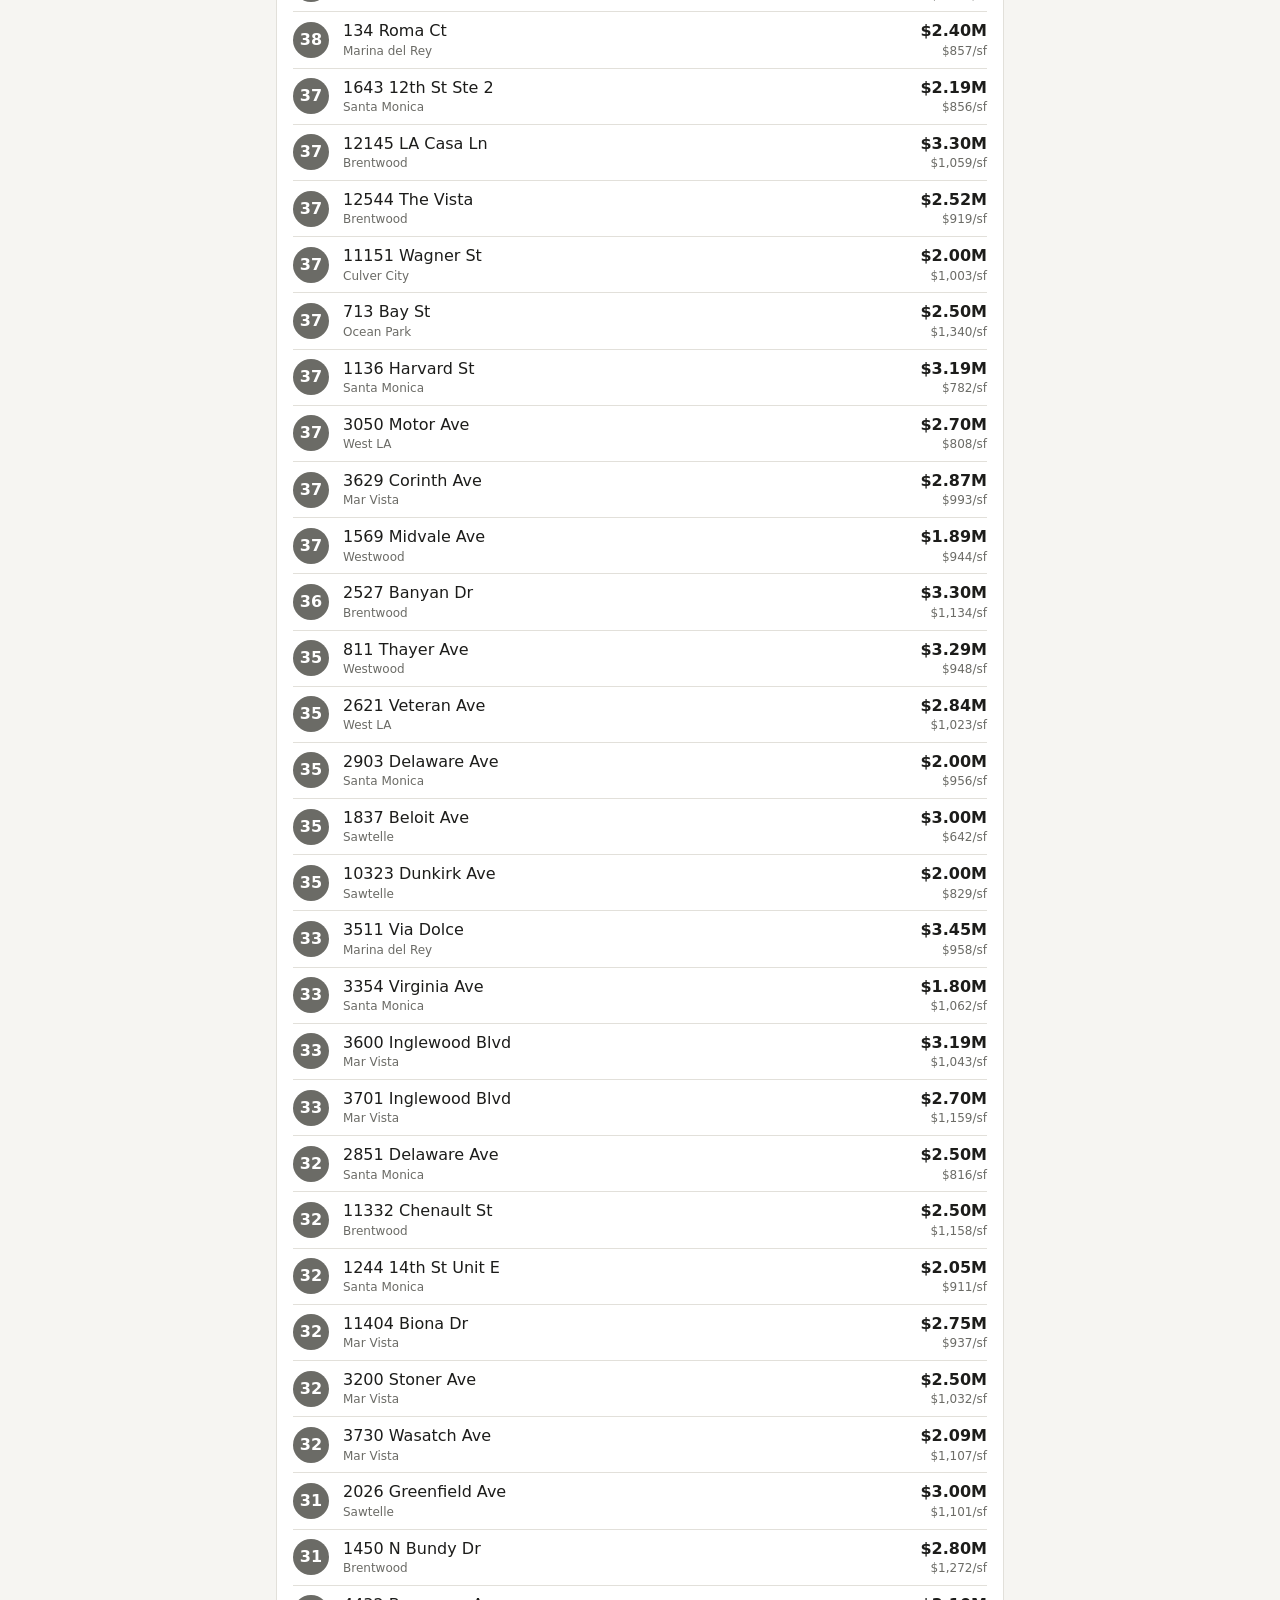
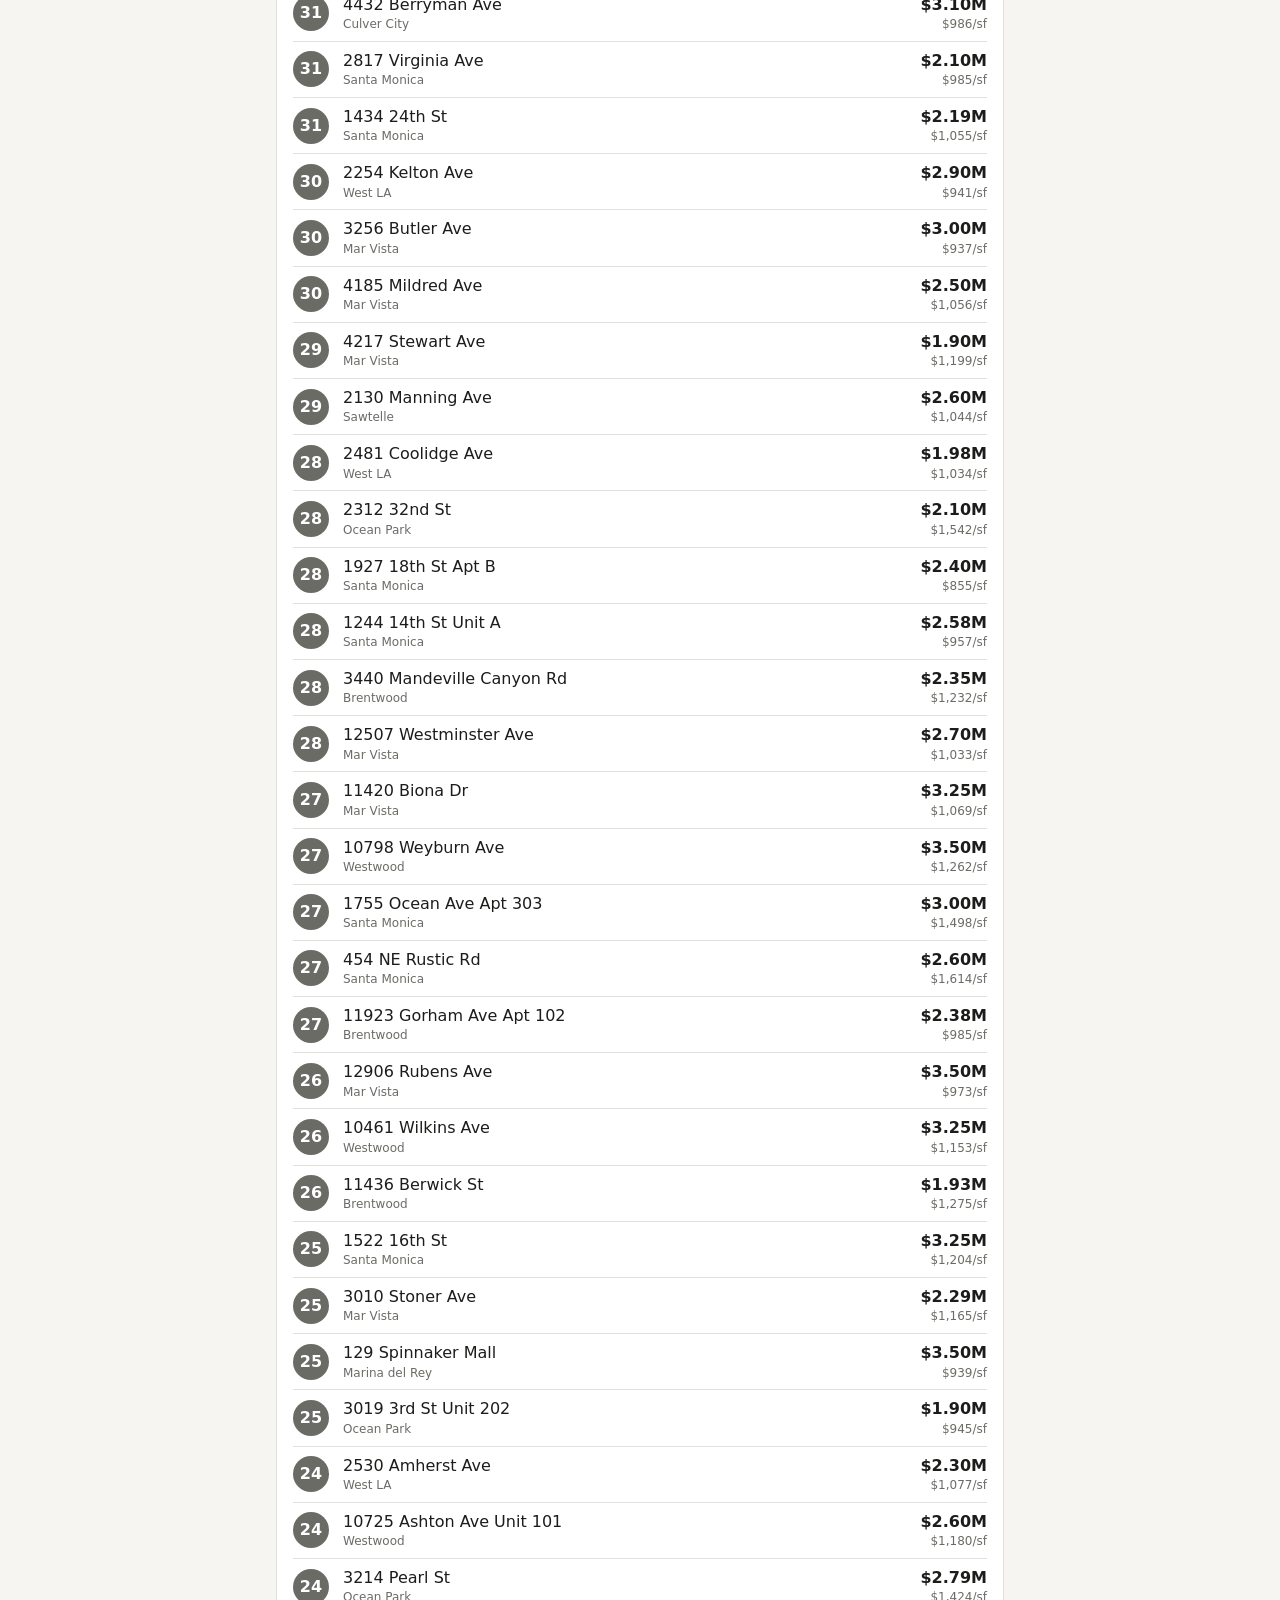
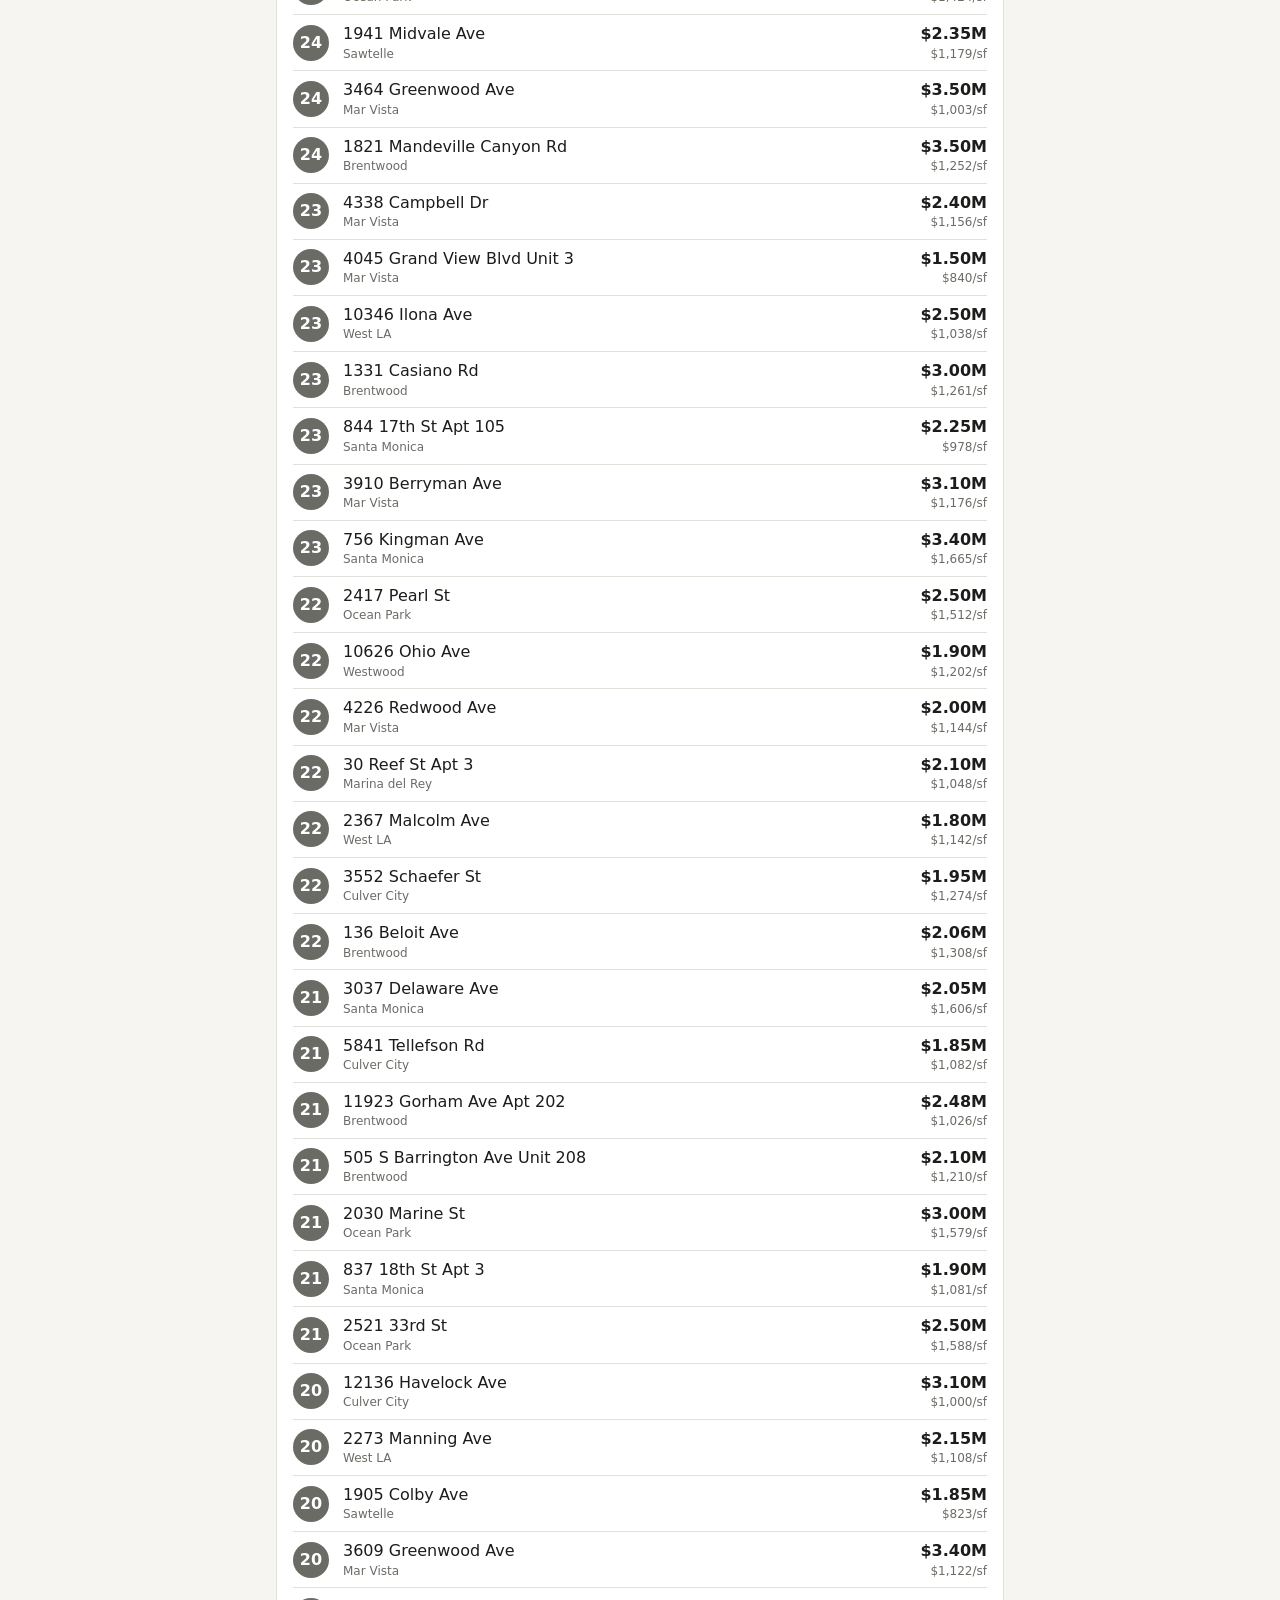
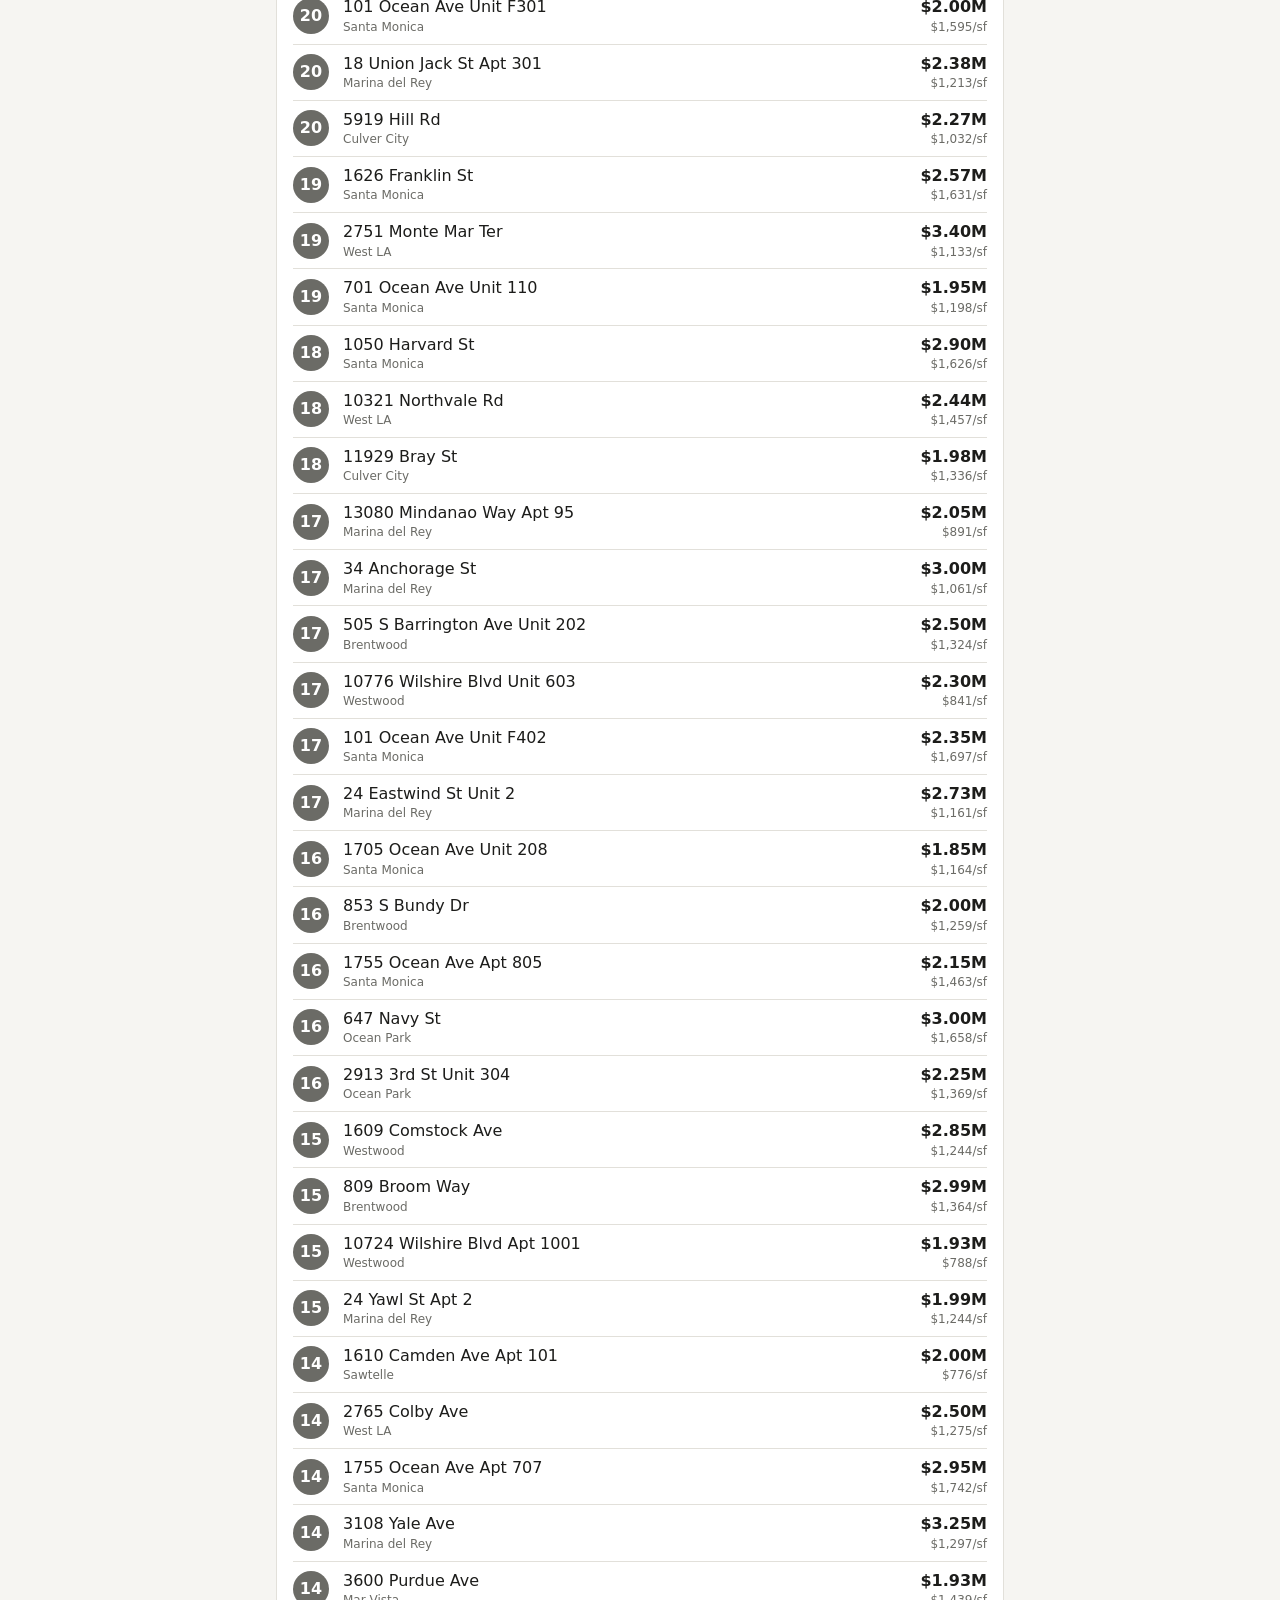
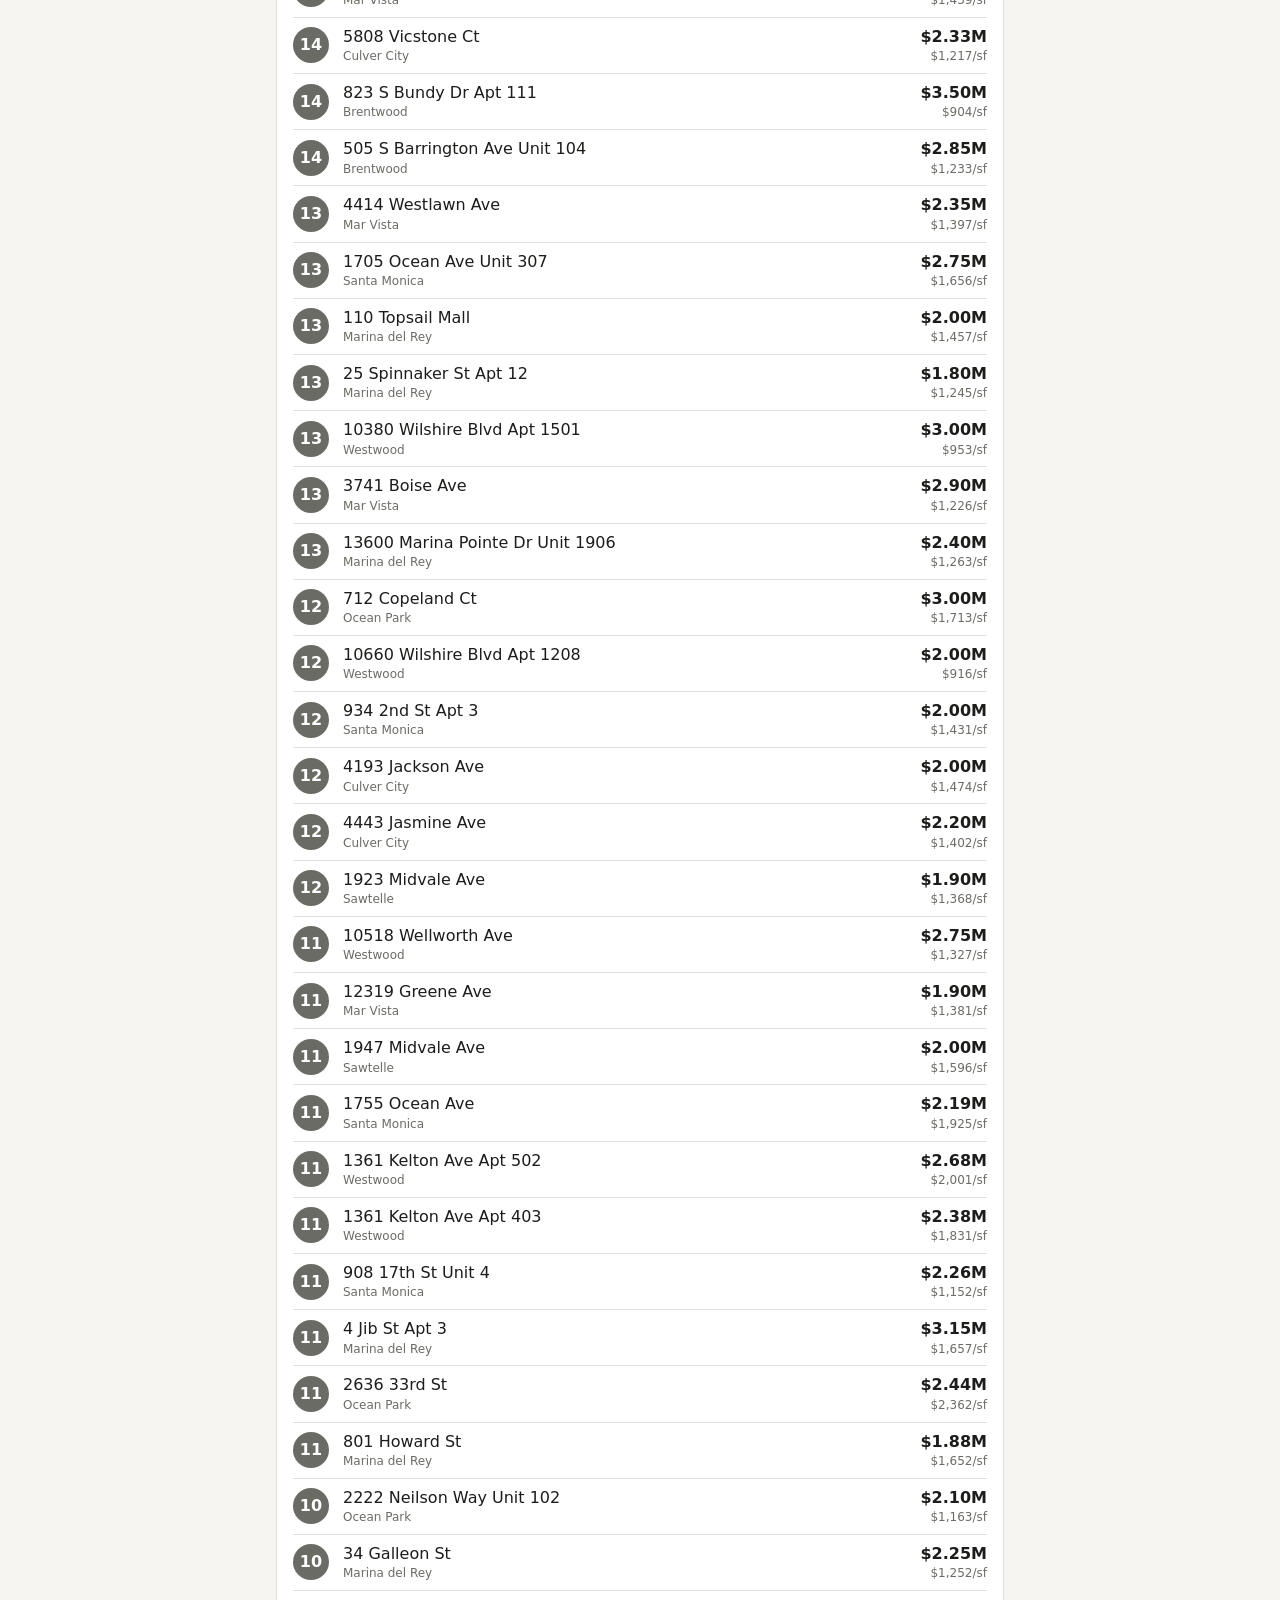
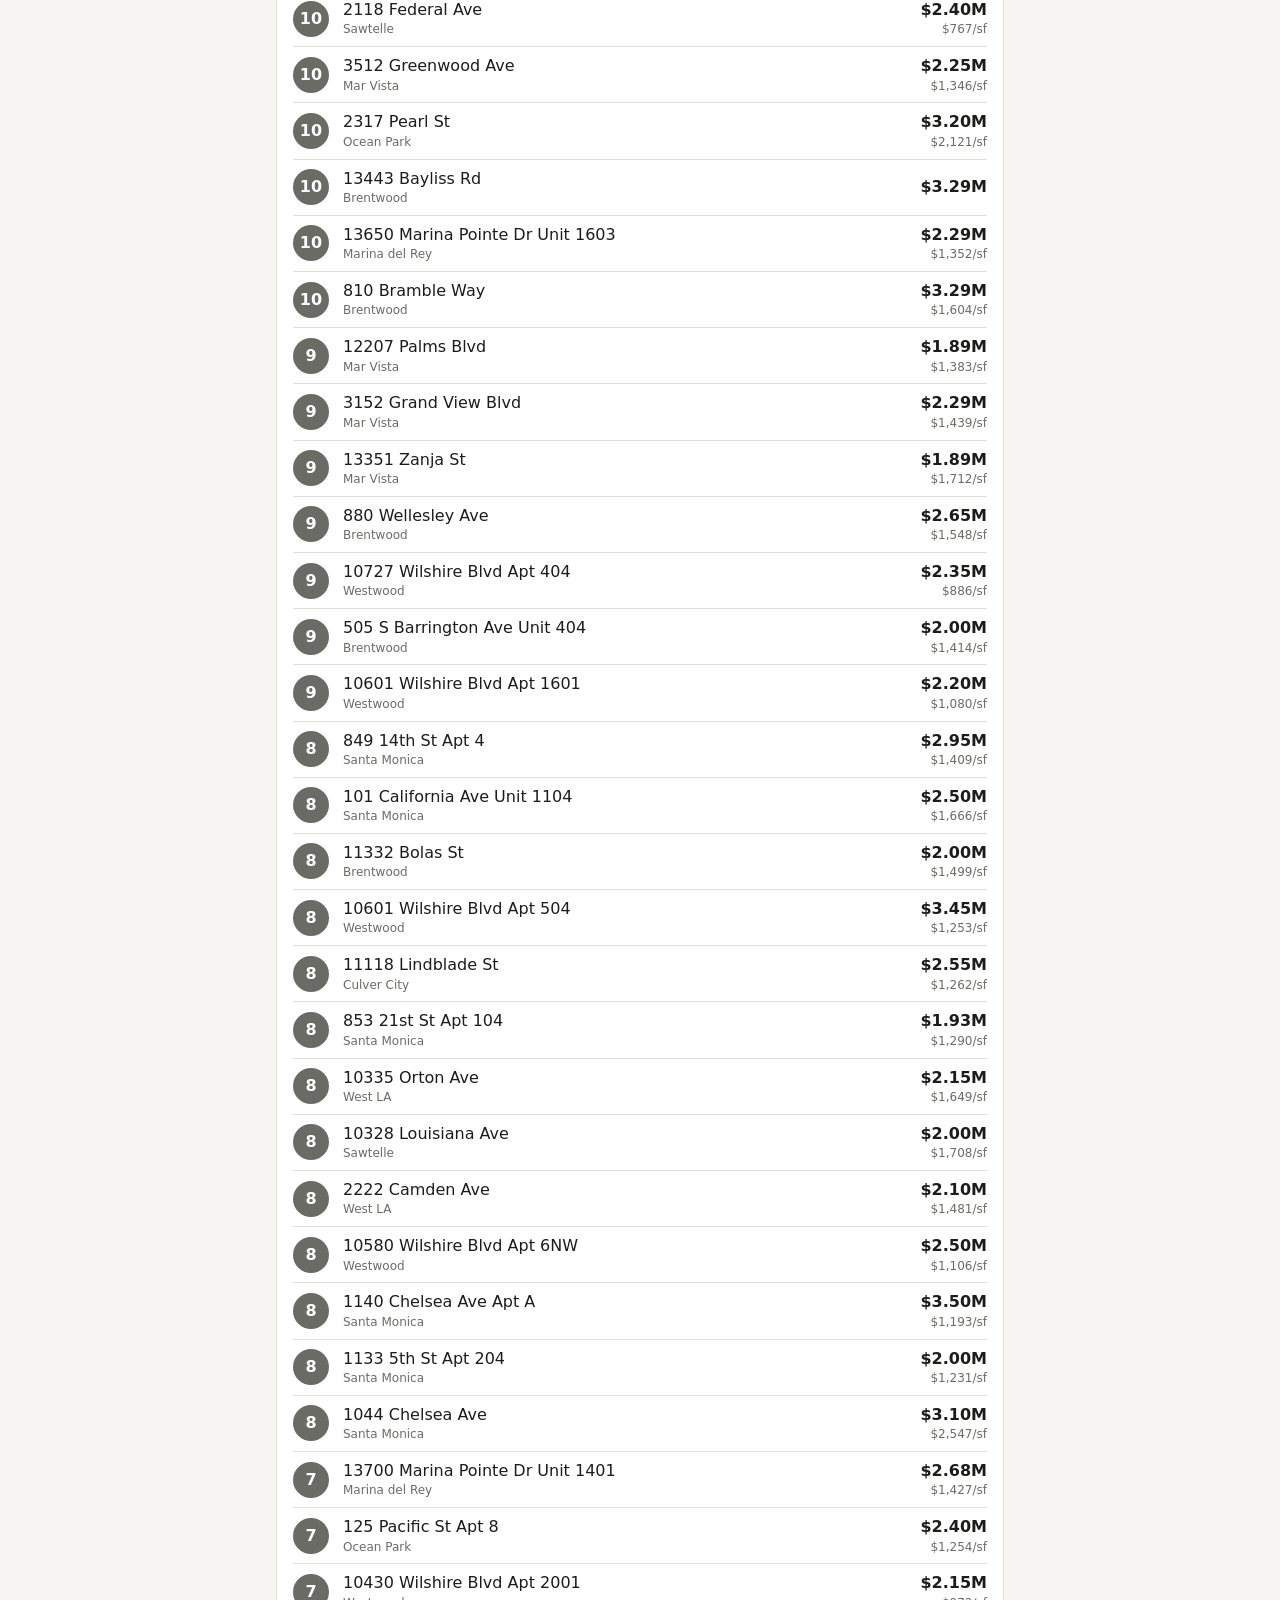
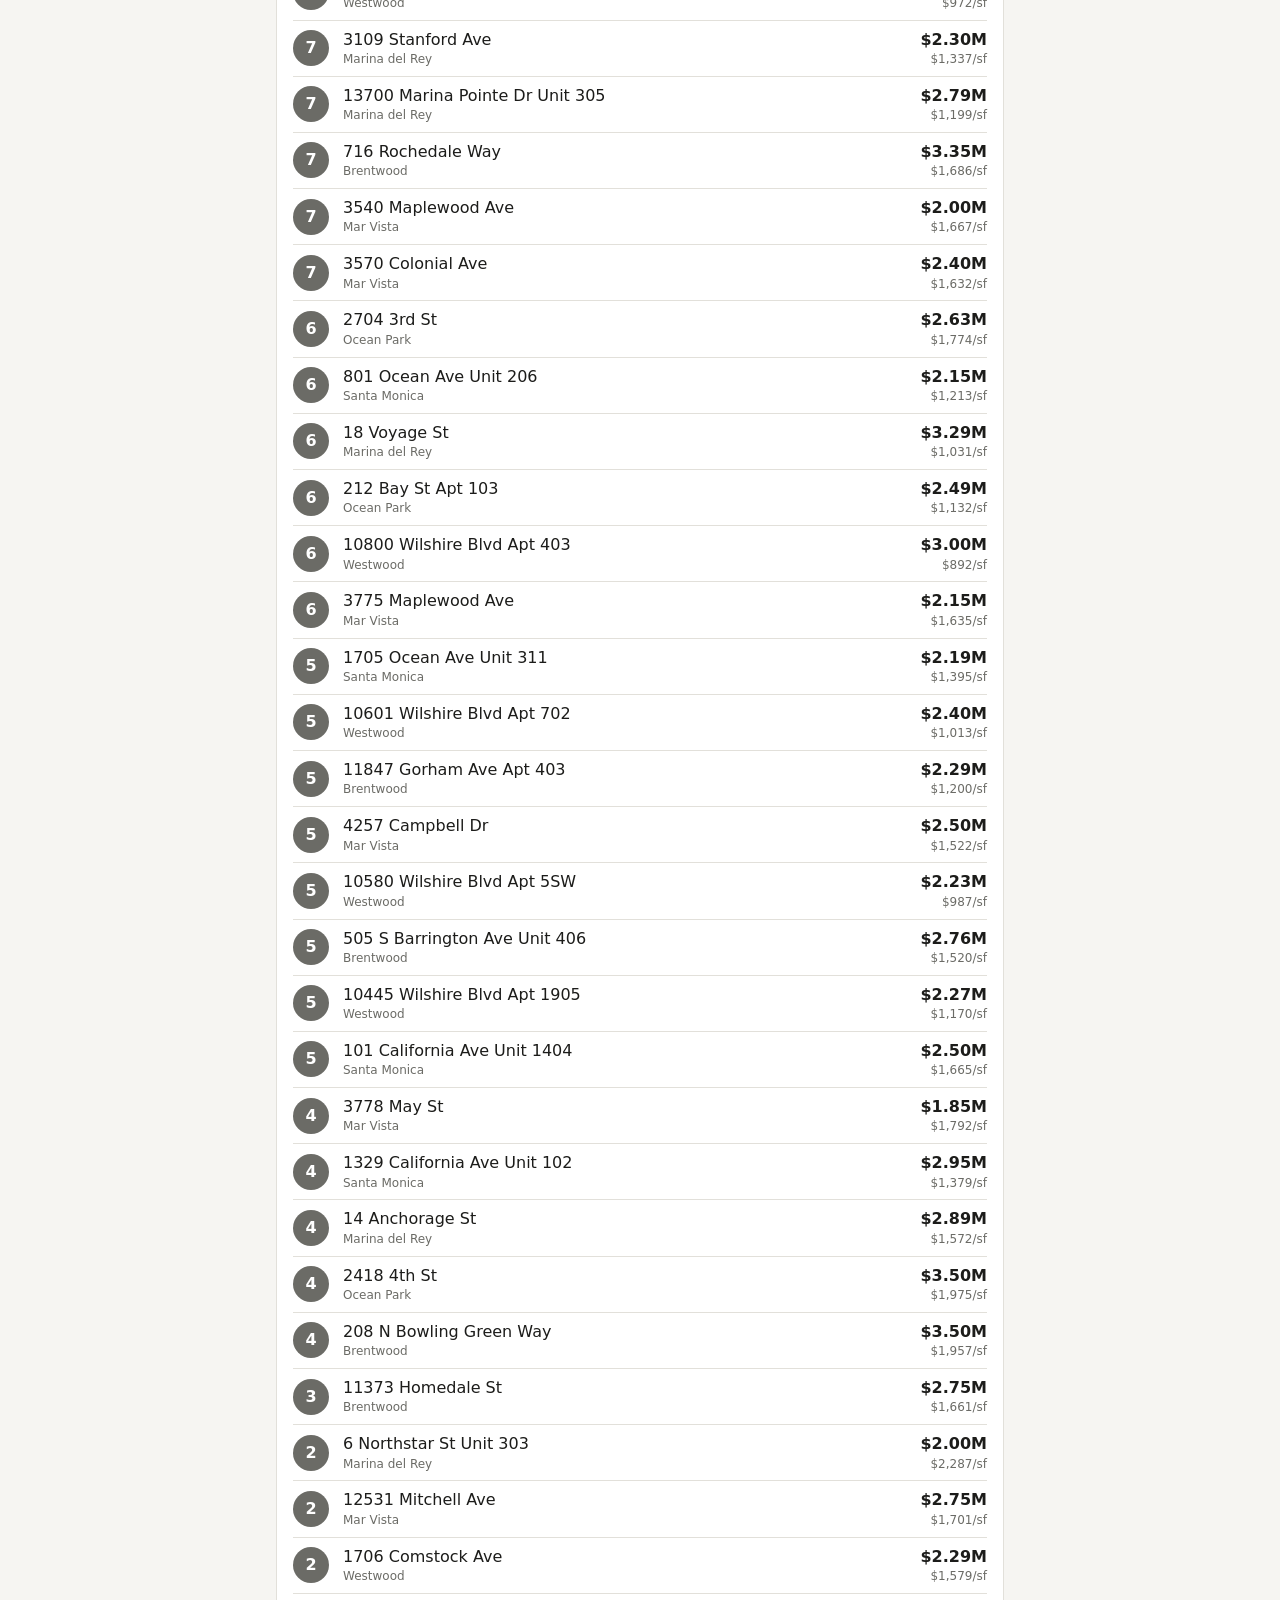
==== commit f032945b: "Rent estimates from RentCast zip medians; budget-aware requests; hide multi-family - /markets pulled" ====
--- a/docs/dashboard.html
+++ b/docs/dashboard.html
@@ -28,6 +28,7 @@
     <div class="filters">
       <label>Neighborhood <select id="f-nb"><option value="">All</option></select></label>
       <label>Min score <input type="number" id="f-score" value="0" min="0" max="100" step="5"></label>
+      <label>Type <select id="f-type"><option value="home">Houses &amp; condos</option><option value="sfr">Houses</option><option value="condo">Condos/townhomes</option><option value="multi">Multi-family</option><option value="">All</option></select></label>
       <label>Status <select id="f-status"><option value="active">Active</option><option value="pending">Pending</option><option value="">All</option></select></label>
       <label>Sort <select id="f-sort"><option value="score">Score</option><option value="price">Price</option><option value="ppsf">$/sqft</option><option value="dom">Days on market</option><option value="cut">Price cut %</option></select></label>
     </div>
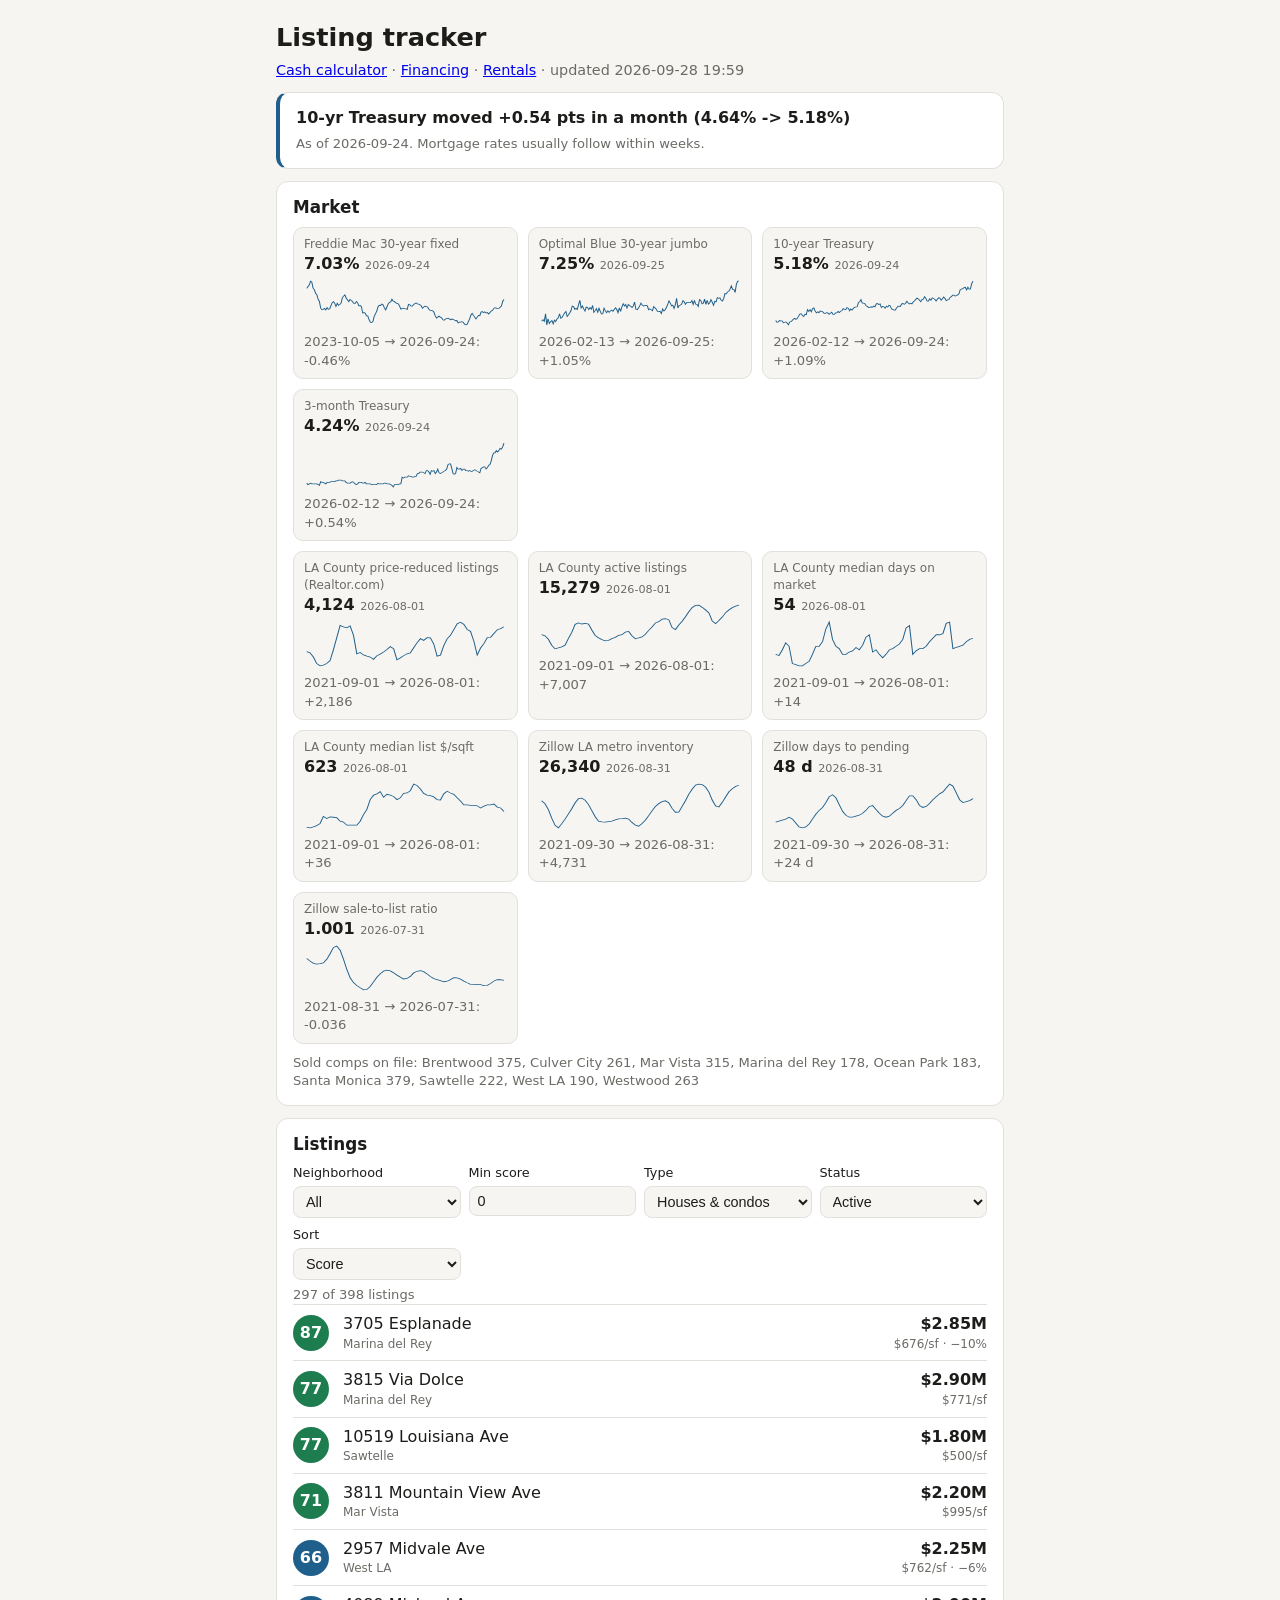
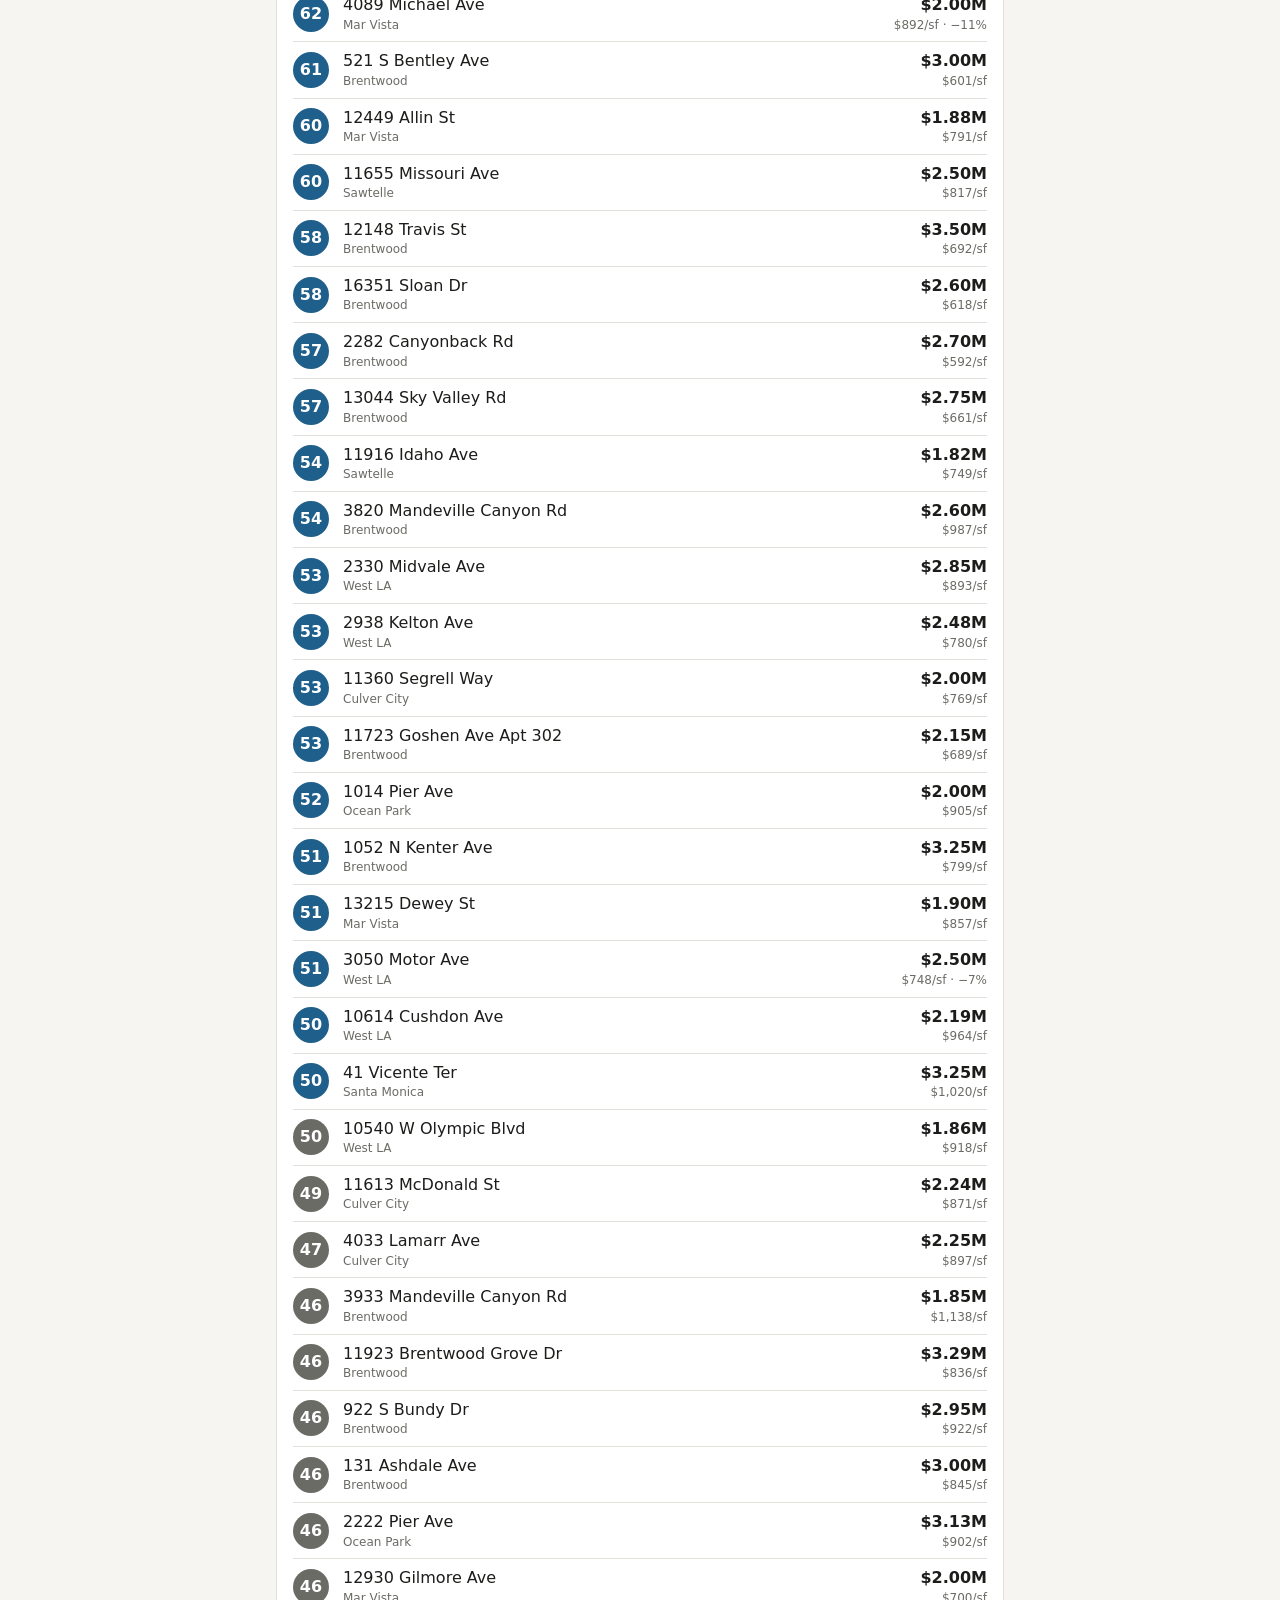
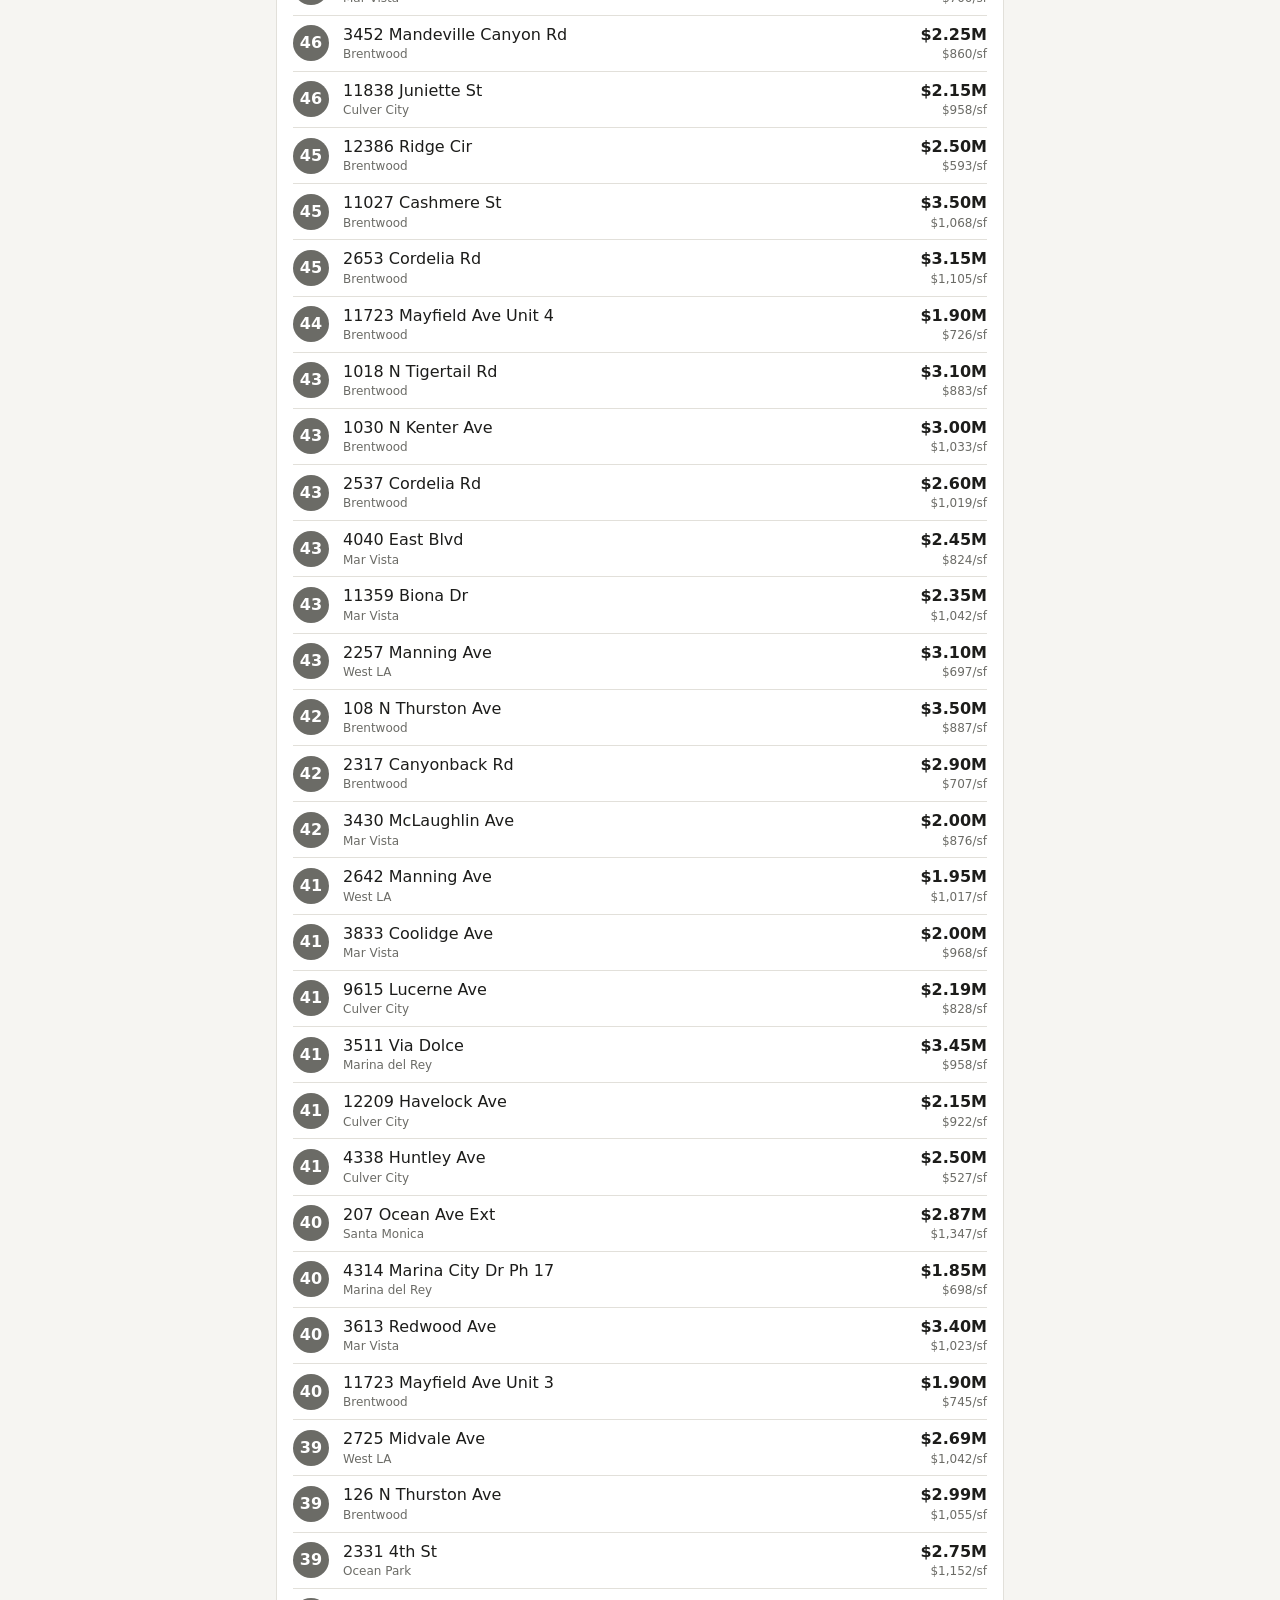
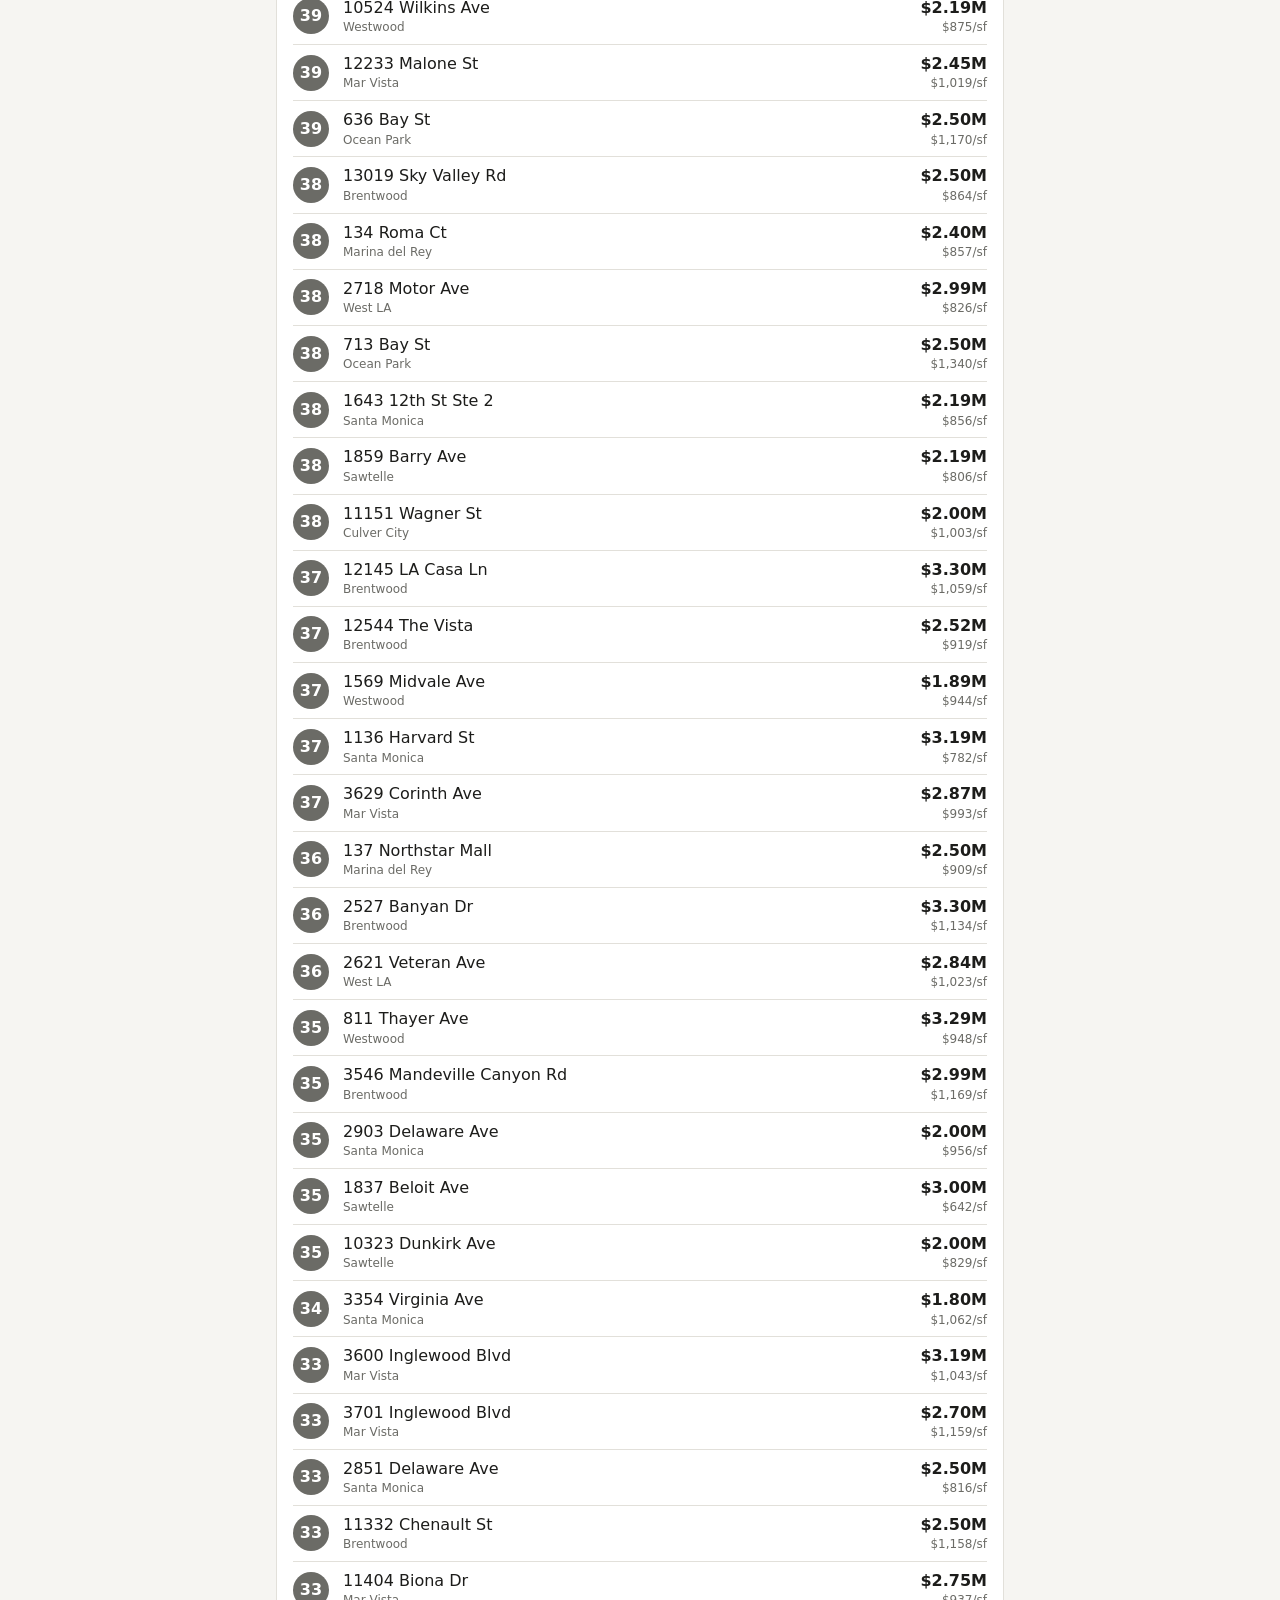
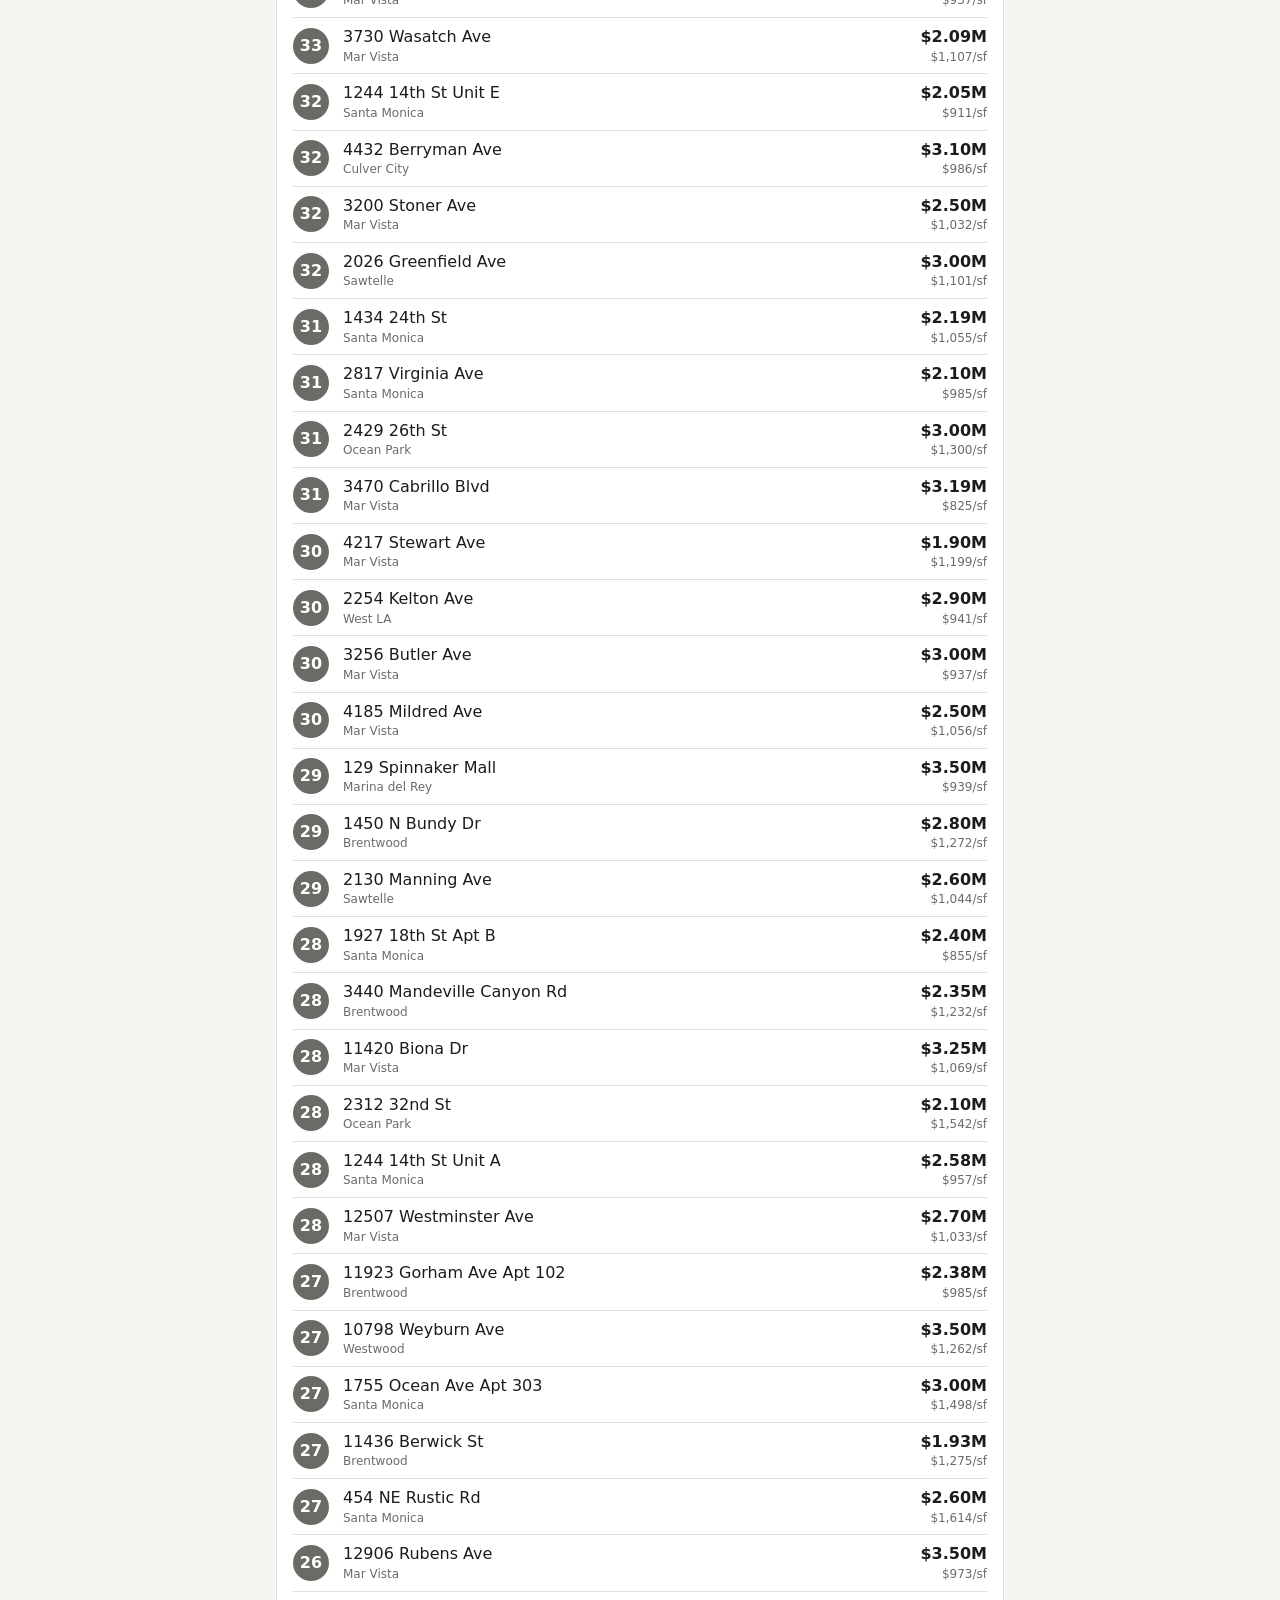
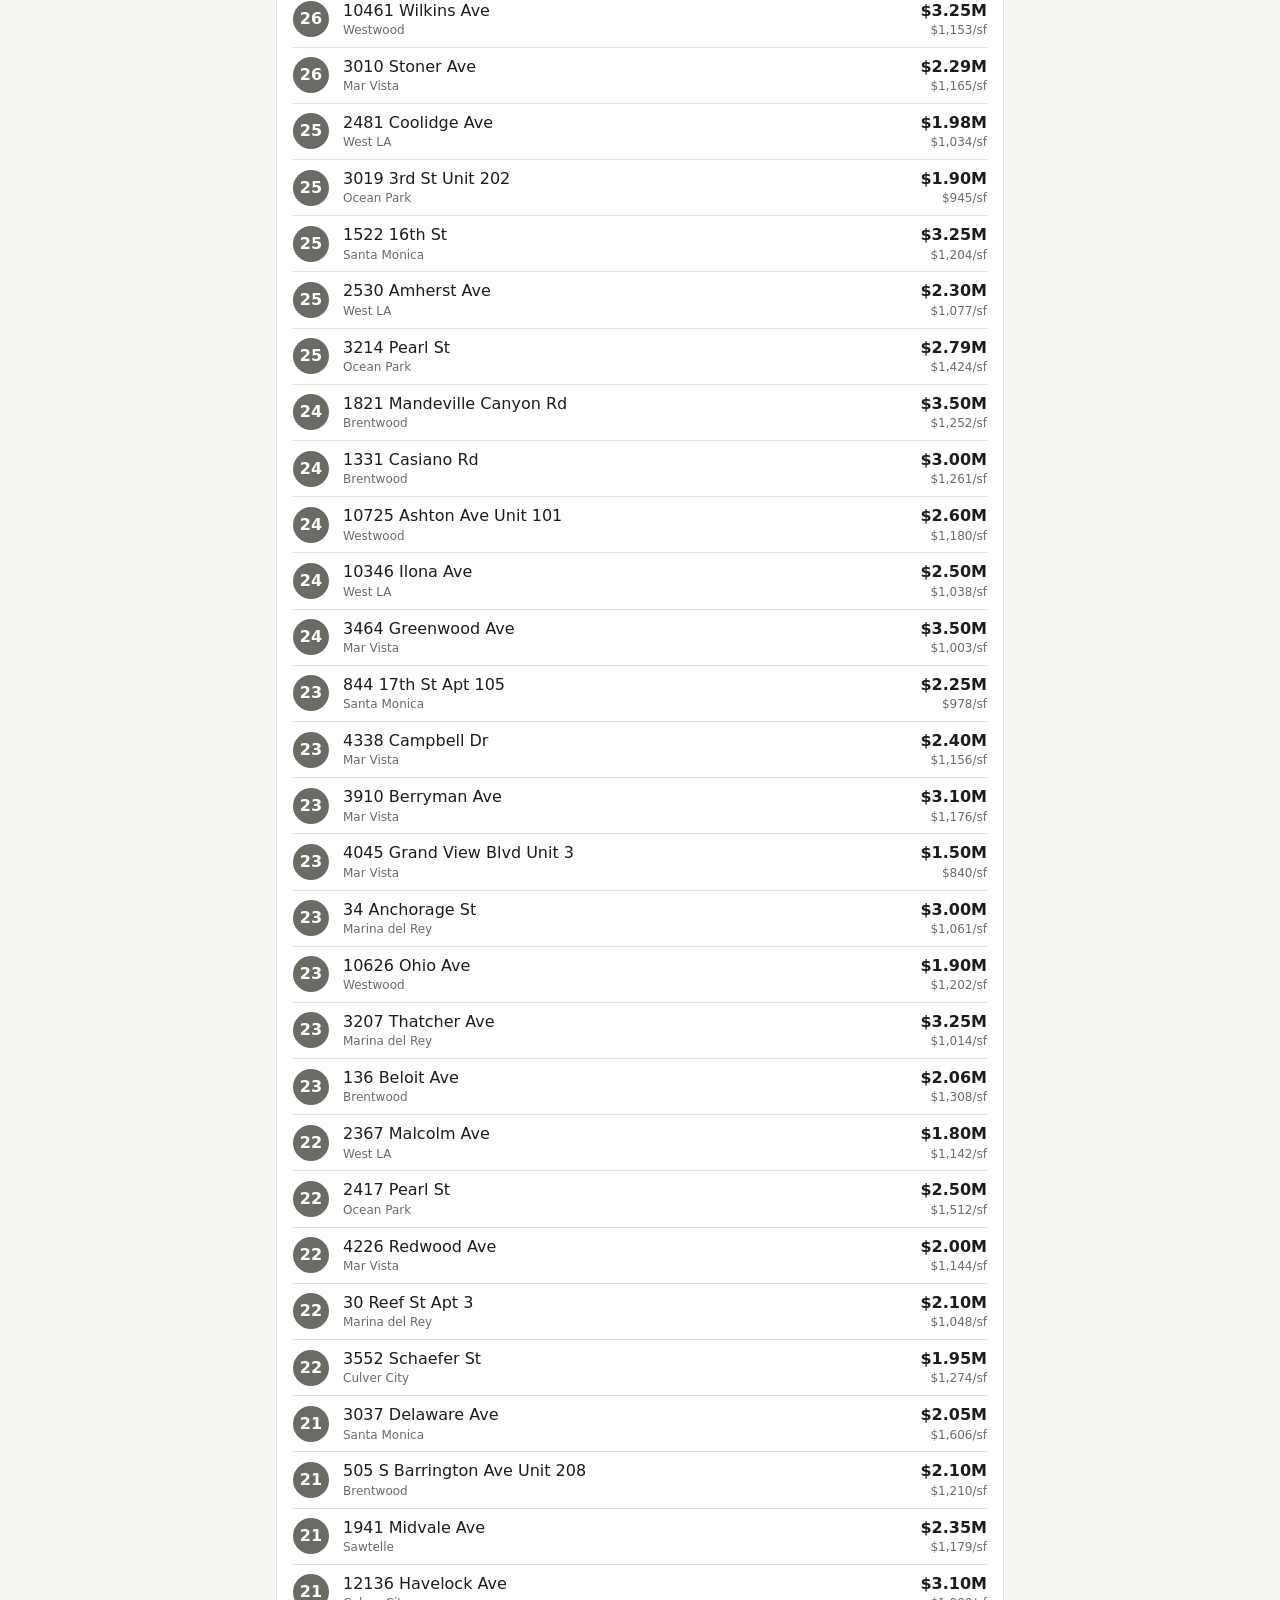
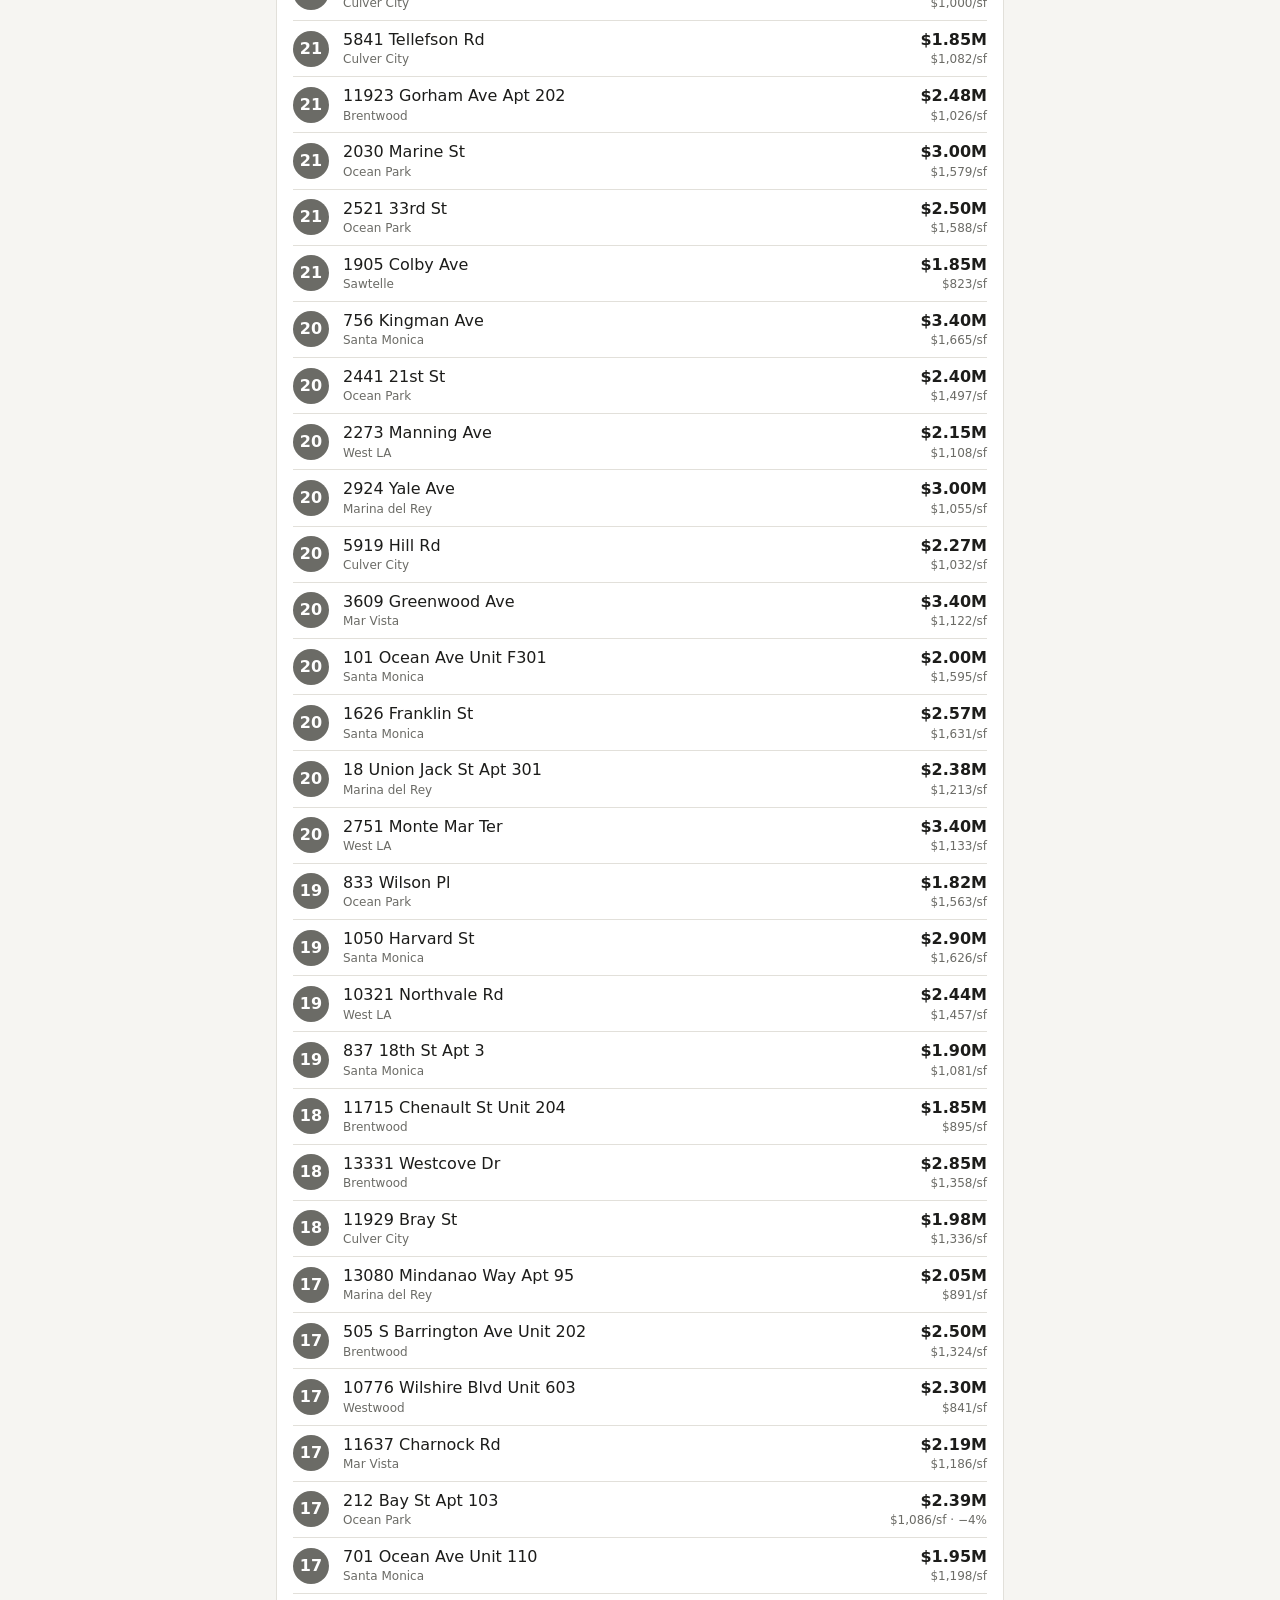
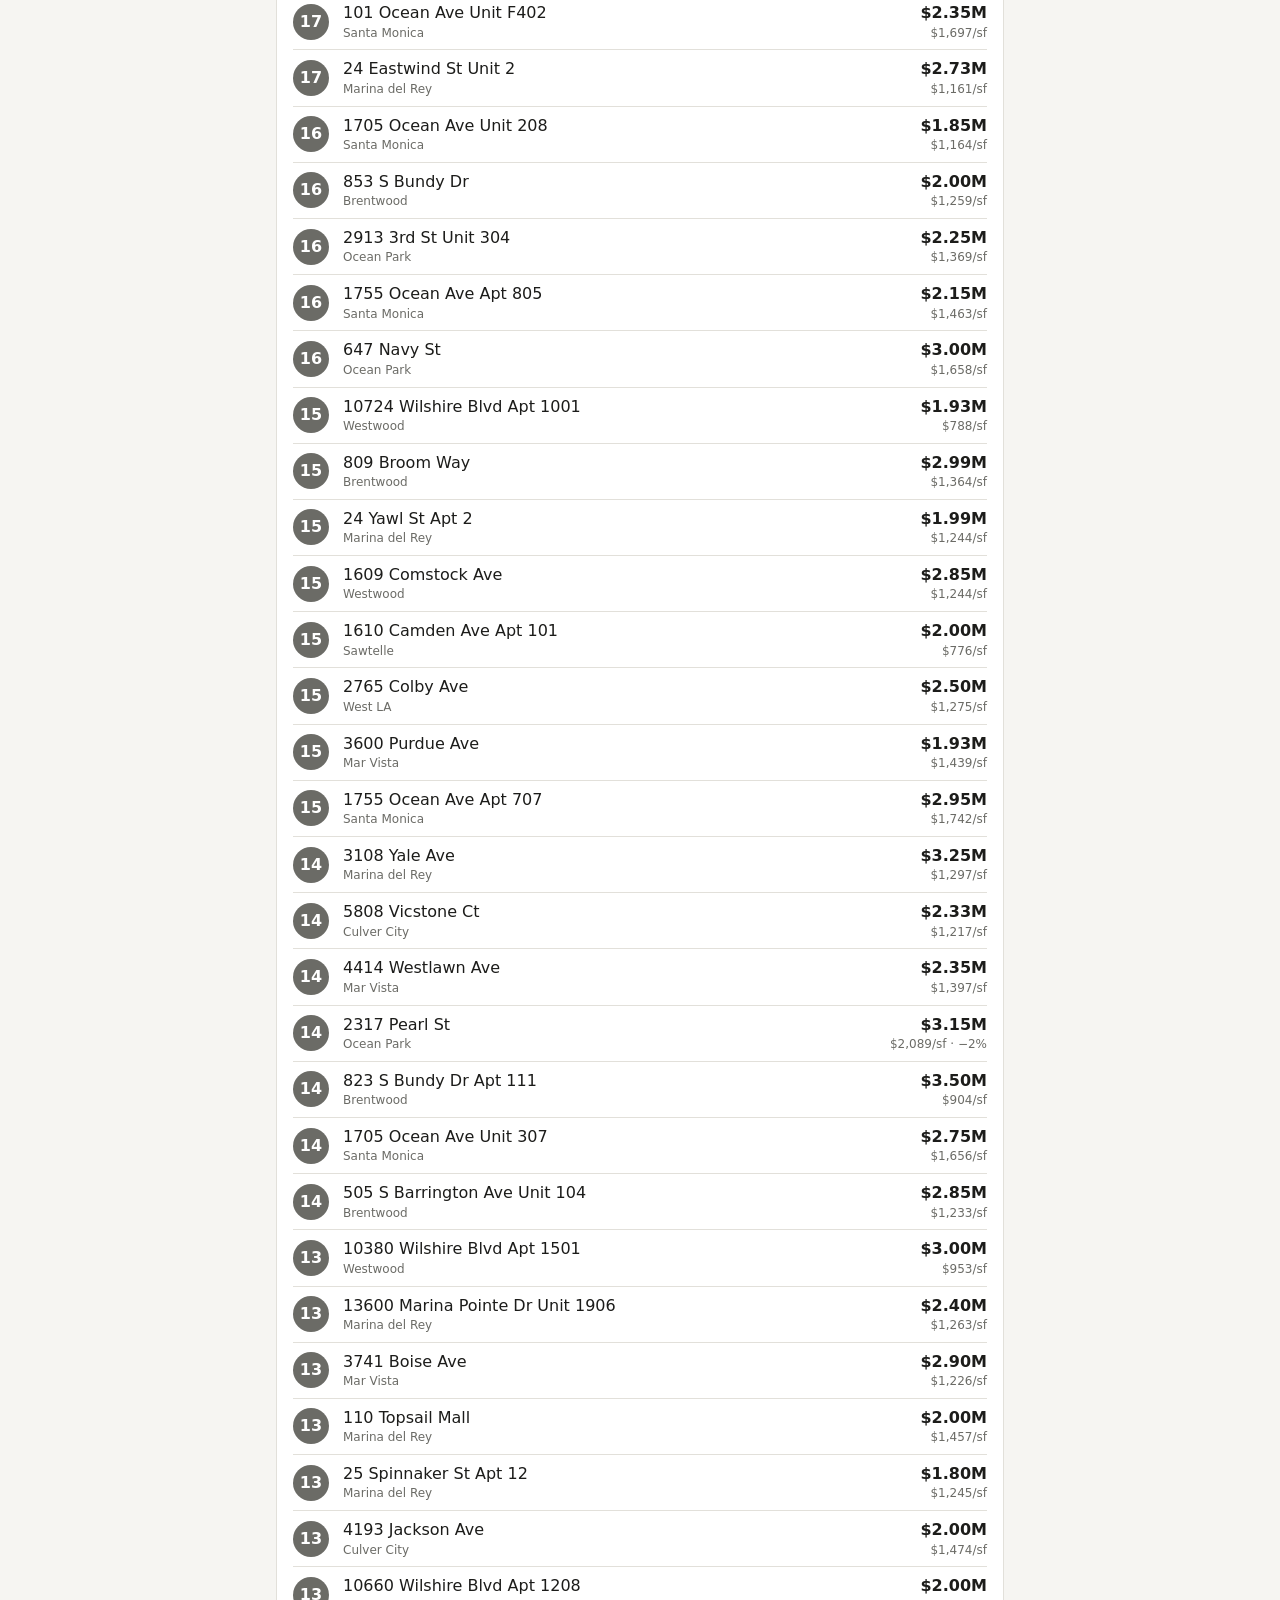
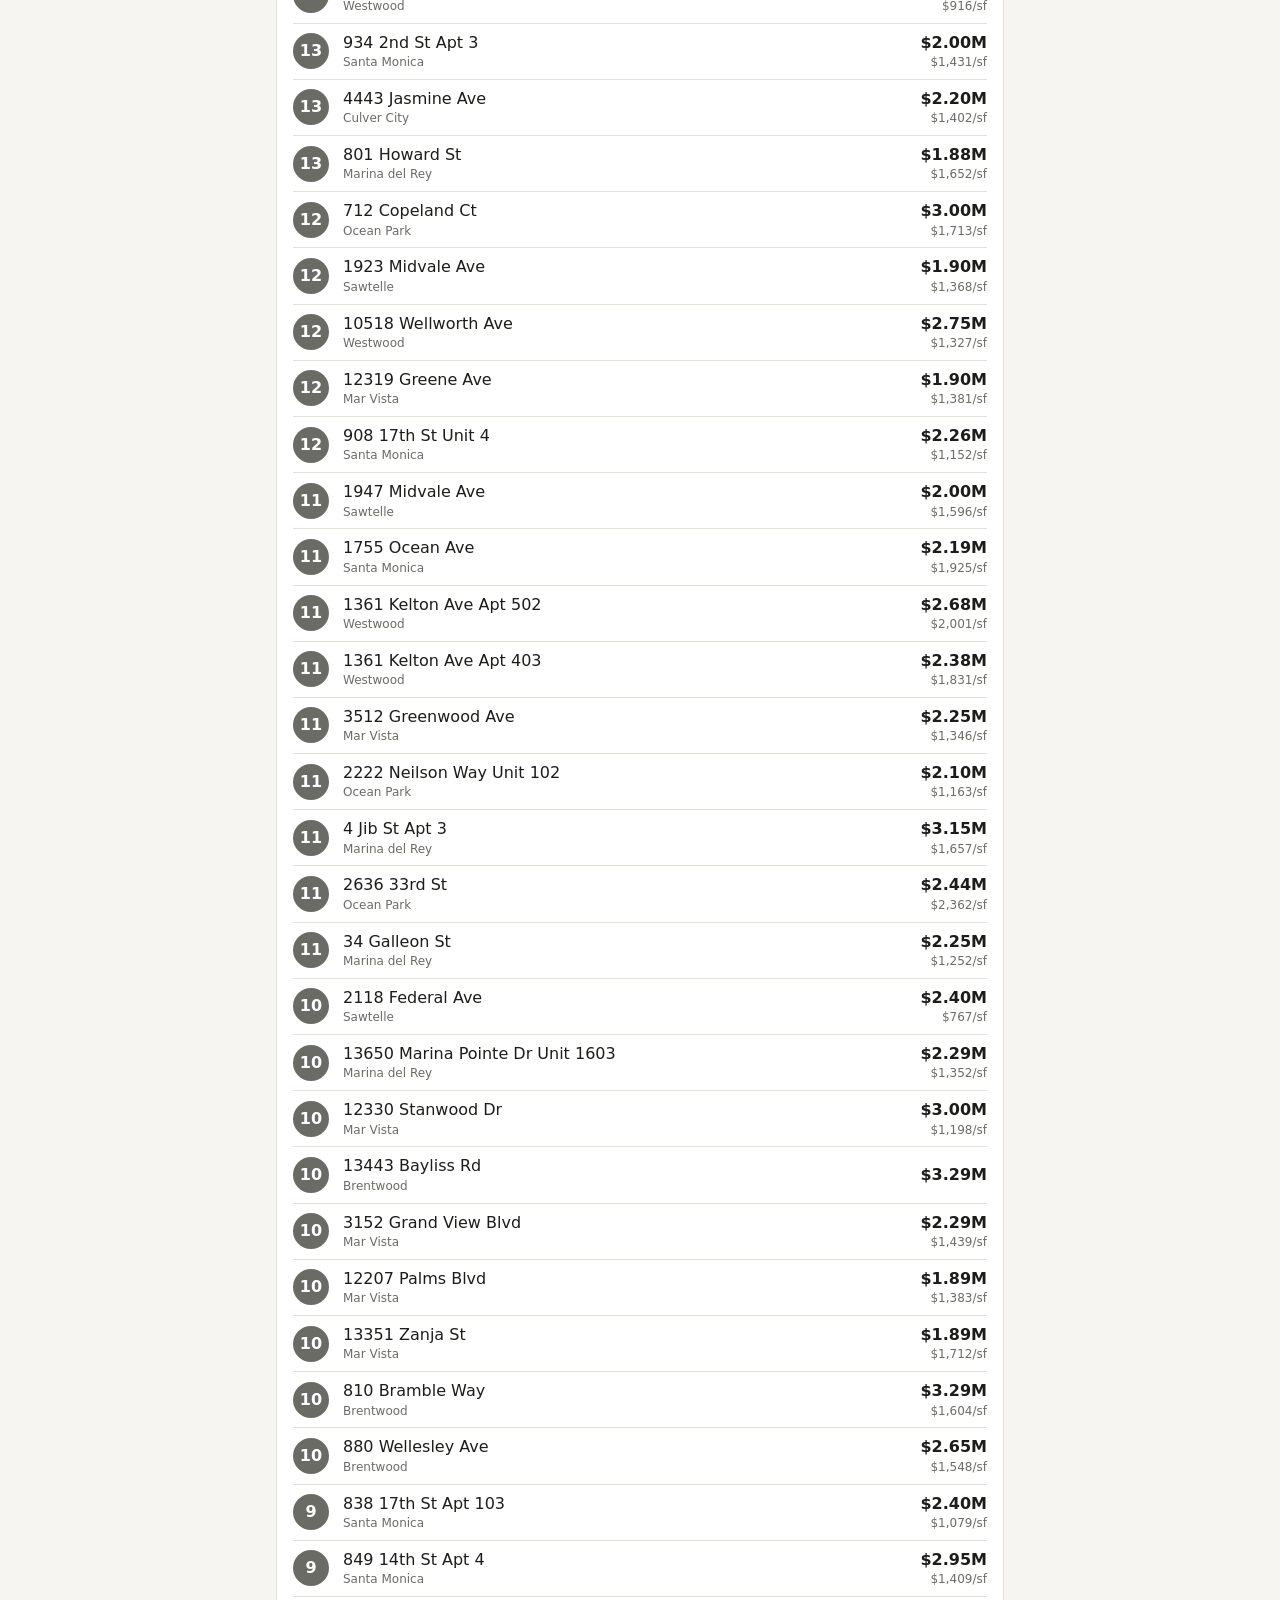
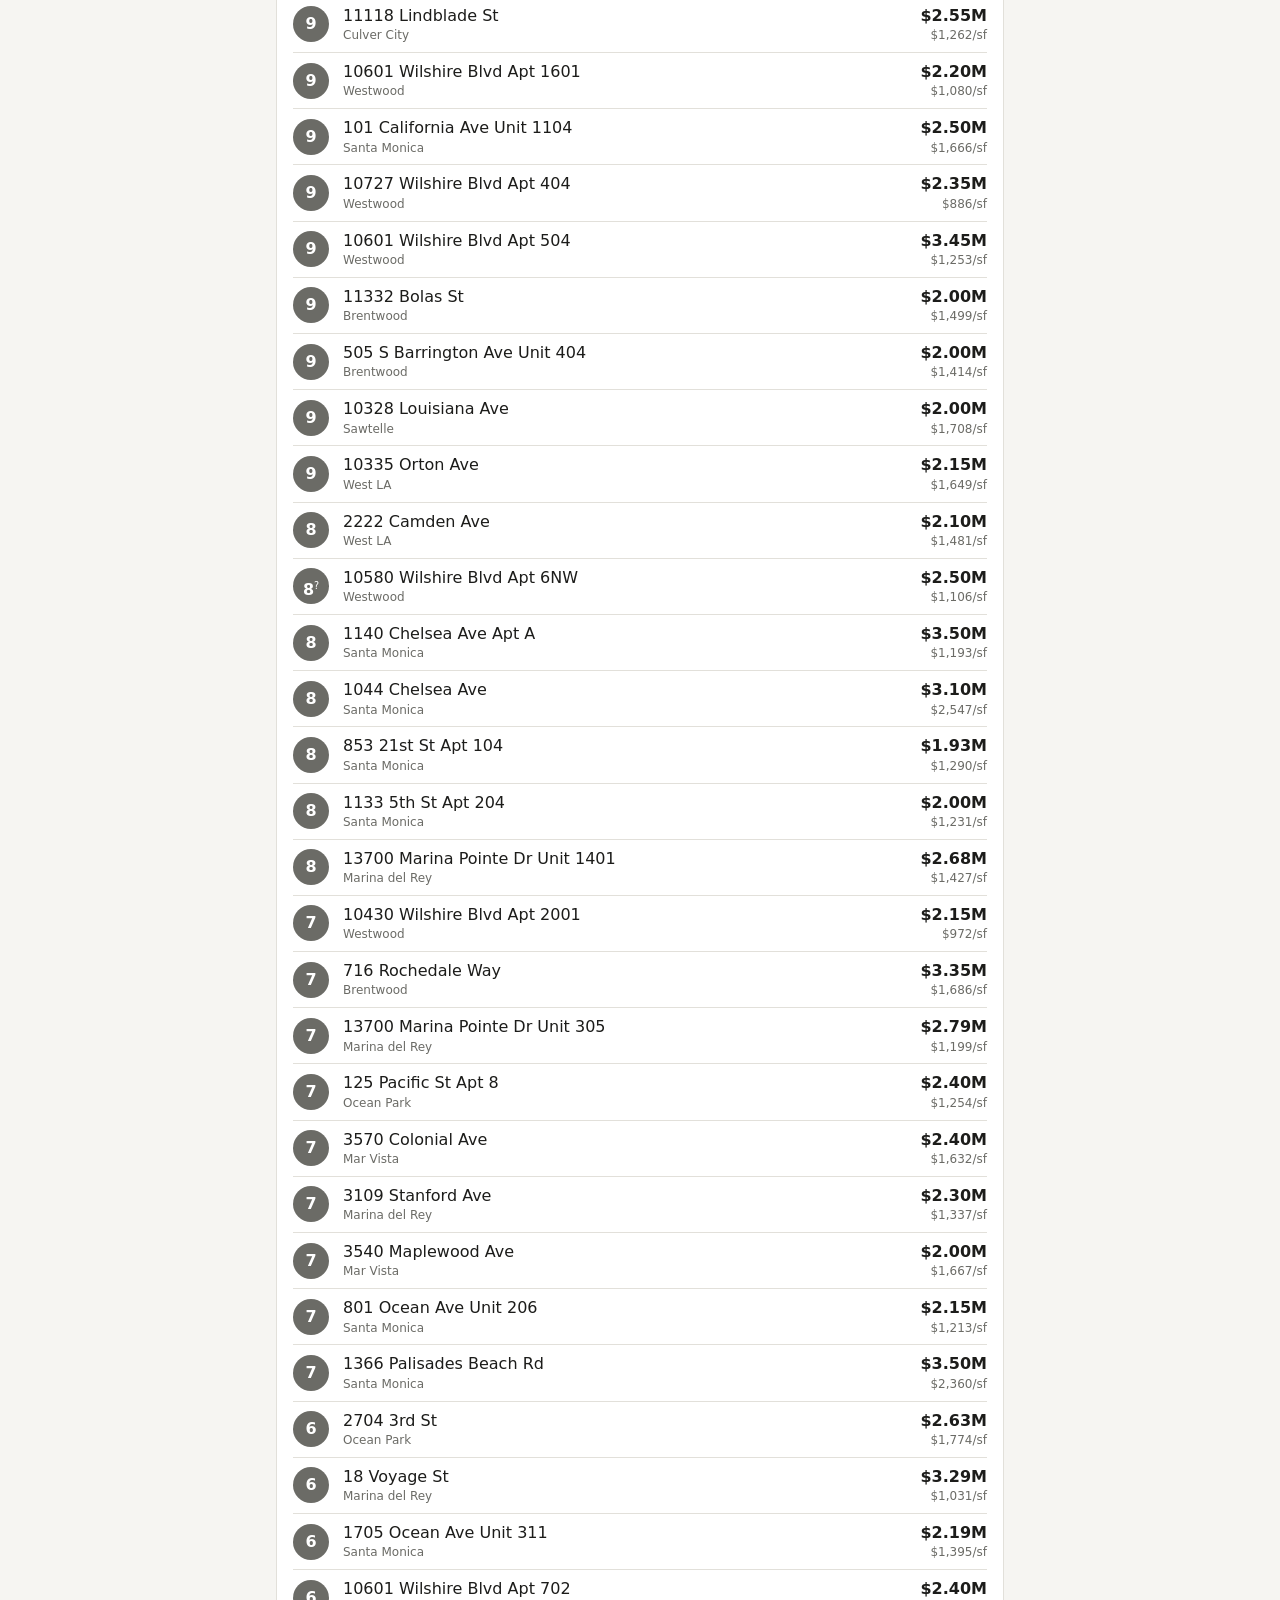
==== commit 09b50af4: "Add rental tracker: rentals page, alert parsing, and daily rentals job Co-Authored-By: Claude Opus 5" ====
--- a/docs/dashboard.html
+++ b/docs/dashboard.html
@@ -10,7 +10,7 @@
 <body>
 <header>
   <h1>Listing tracker</h1>
-  <p class="sub"><a href="index.html">Cash calculator</a> · <a href="finance.html">Financing</a> · <span id="generated">loading…</span></p>
+  <p class="sub"><a href="index.html">Cash calculator</a> · <a href="finance.html">Financing</a> · <a href="rentals.html">Rentals</a> · <span id="generated">loading…</span></p>
 </header>
 
 <main>
--- a/docs/style.css
+++ b/docs/style.css
@@ -113,12 +113,14 @@
 .listing summary { display: grid; grid-template-columns: 40px 1fr auto; gap: 10px; align-items: center; cursor: pointer; list-style: none; }
 .listing summary::-webkit-details-marker { display: none; }
 .listing .score { display: inline-block; width: 36px; height: 36px; line-height: 36px; text-align: center; border-radius: 50%; font-weight: 700; color: #fff; background: var(--muted); }
+.listing .score small { font-size: .6rem; vertical-align: super; color: #fff; }
 .listing .score.hi { background: var(--good); } .listing .score.mid { background: var(--accent); } .listing .score.lo { background: var(--muted); }
 .listing .addr, .listing .price { display: flex; flex-direction: column; }
 .listing .price { text-align: right; font-weight: 600; }
 .listing small { color: var(--muted); font-weight: 400; font-size: .75rem; }
 .listing .body { padding: 8px 0 4px 46px; font-size: .85rem; }
 .listing .facts { color: var(--muted); font-size: .8rem; margin: 4px 0 8px; }
+.listing .facts b.pos { color: var(--good); } .listing .facts b.neg { color: var(--bad); }
 .bars { display: grid; grid-template-columns: 1fr 1fr; gap: 4px 14px; margin: 6px 0; }
 .bar { position: relative; display: grid; grid-template-columns: 110px 1fr 28px; align-items: center; gap: 6px; font-size: .75rem; color: var(--muted); }
 .bar b { display: block; height: 8px; background: var(--accent); border-radius: 4px; }
@@ -132,3 +134,15 @@
 .how ol { padding-left: 20px; margin: 0; font-size: .9rem; }
 .how li { margin-bottom: 6px; }
 code { font-size: .85em; }
+/* rentals */
+.rental summary { grid-template-columns: 72px 1fr auto; }
+.rental .thumb { width: 72px; height: 54px; object-fit: cover; border-radius: 6px; background: var(--bg); display: block; }
+.rental .thumb.none { border: 1px dashed var(--line); }
+.rental .addr .facts { margin: 2px 0 0; }
+.rental .facts .neg { color: var(--bad); font-weight: 600; }
+.rental .body { padding-left: 82px; }
+.rental .desc { color: var(--muted); font-size: .8rem; margin: 6px 0; }
+.chips { display: flex; flex-wrap: wrap; gap: 6px; margin: 2px 0 6px; }
+.chip { font-size: .78rem; padding: 3px 10px; border-radius: 999px; border: 1px solid var(--accent); color: var(--accent); text-decoration: none; }
+.chip.ghost-chip { border-color: var(--line); color: var(--muted); }
+@media (max-width: 480px) { .rental summary { grid-template-columns: 56px 1fr auto; } .rental .thumb { width: 56px; height: 44px; } .rental .body { padding-left: 0; } }
